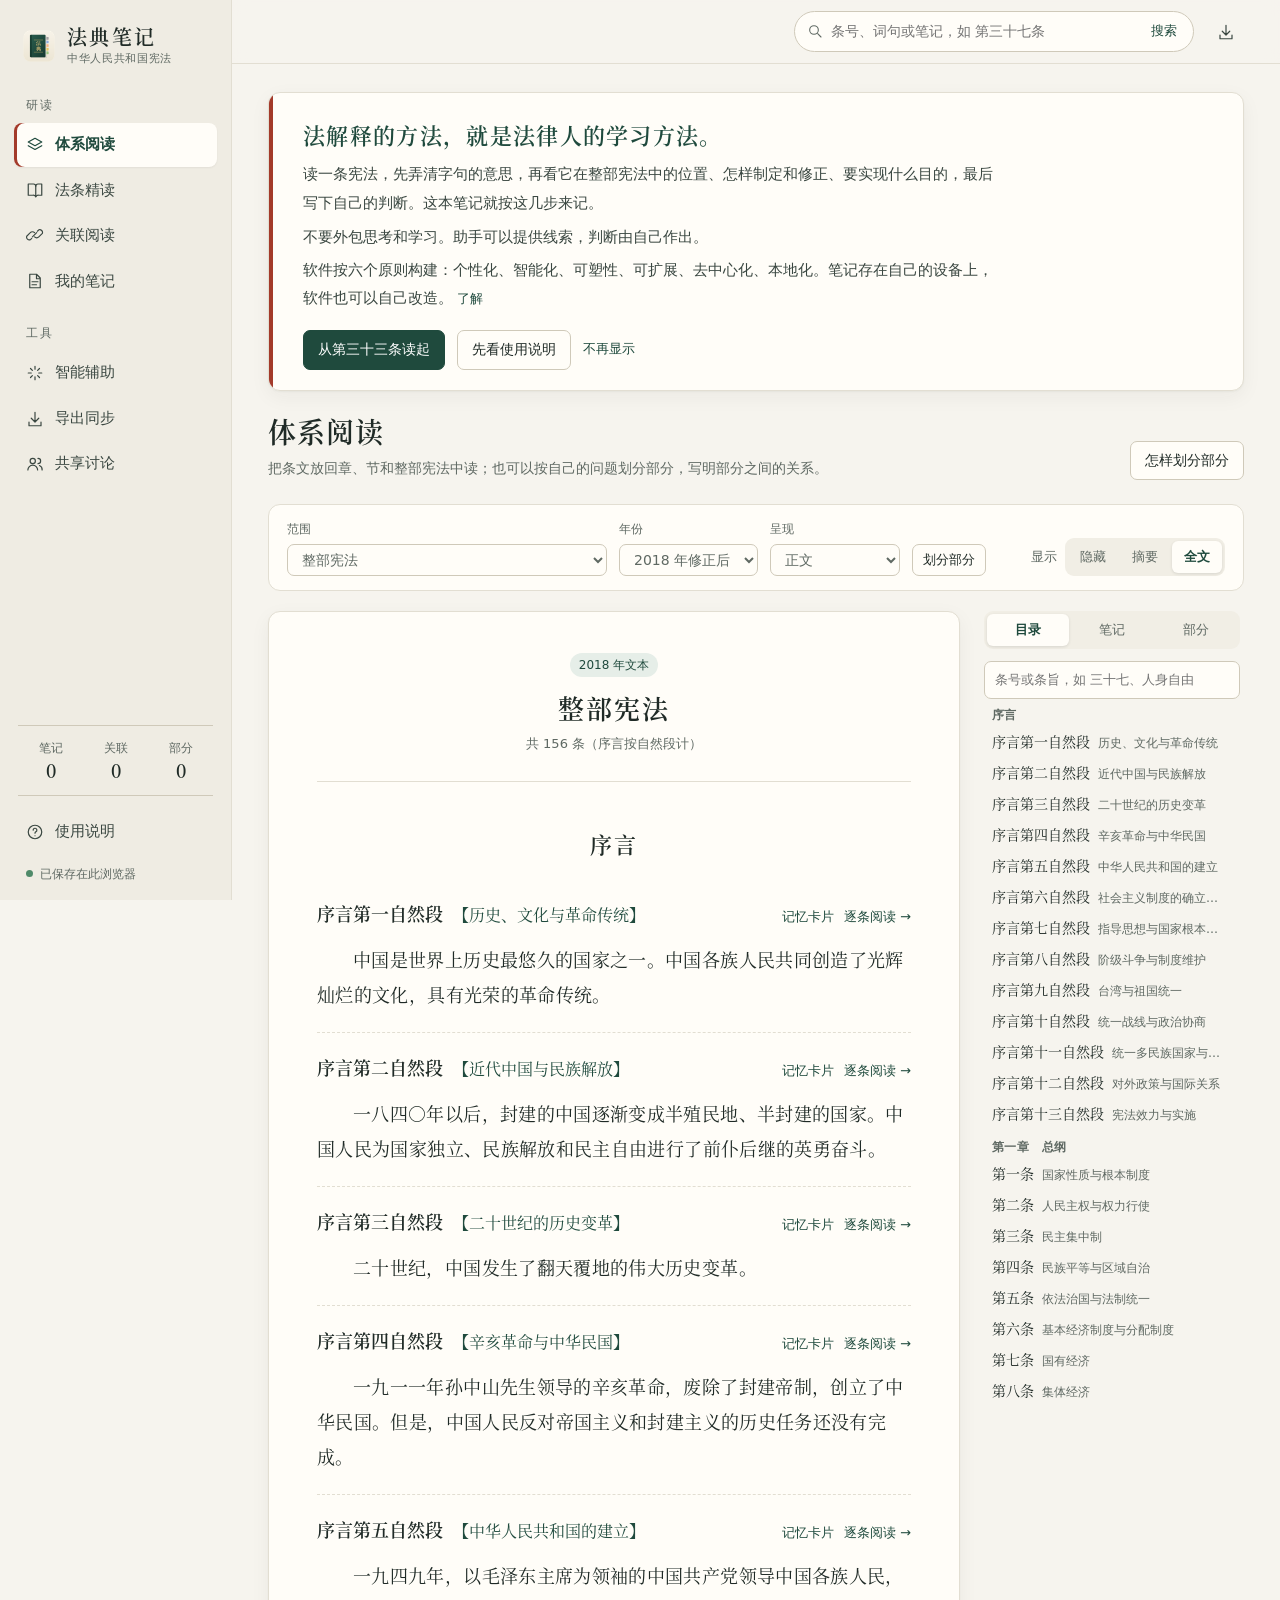
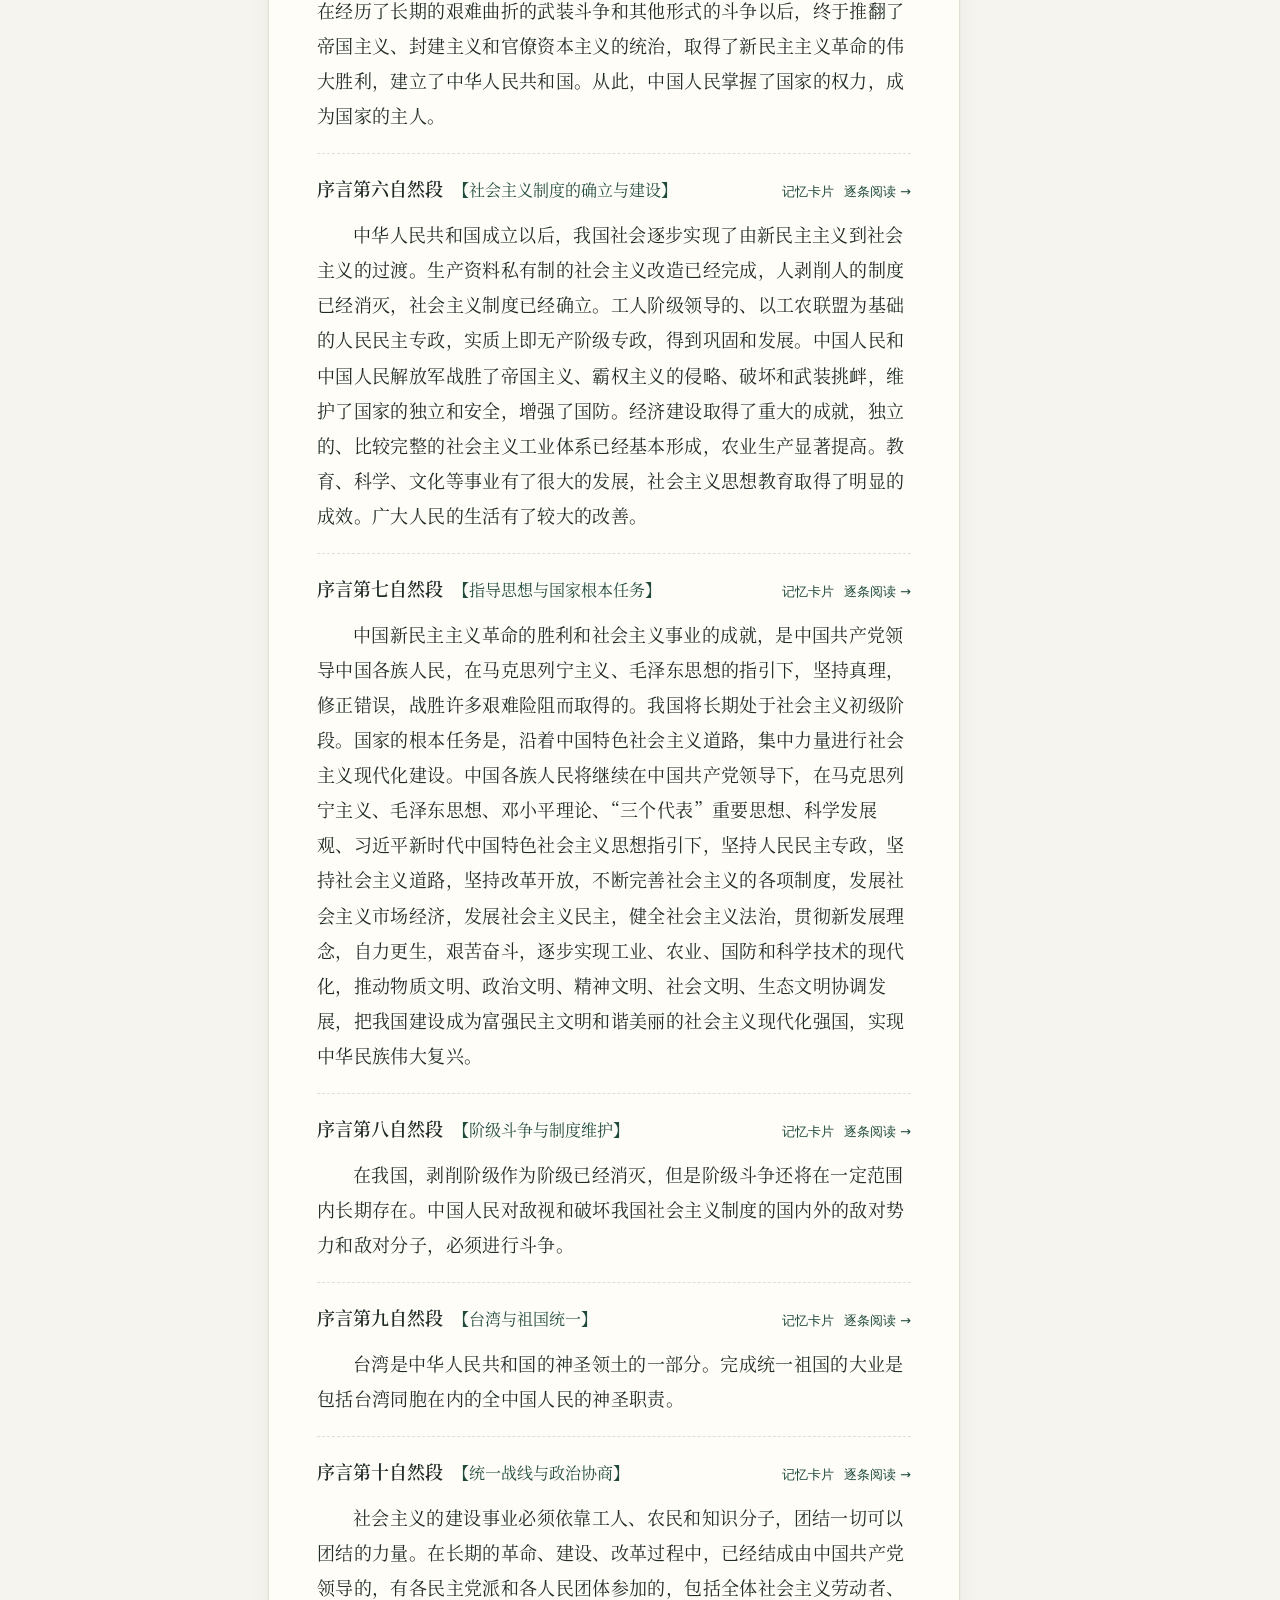
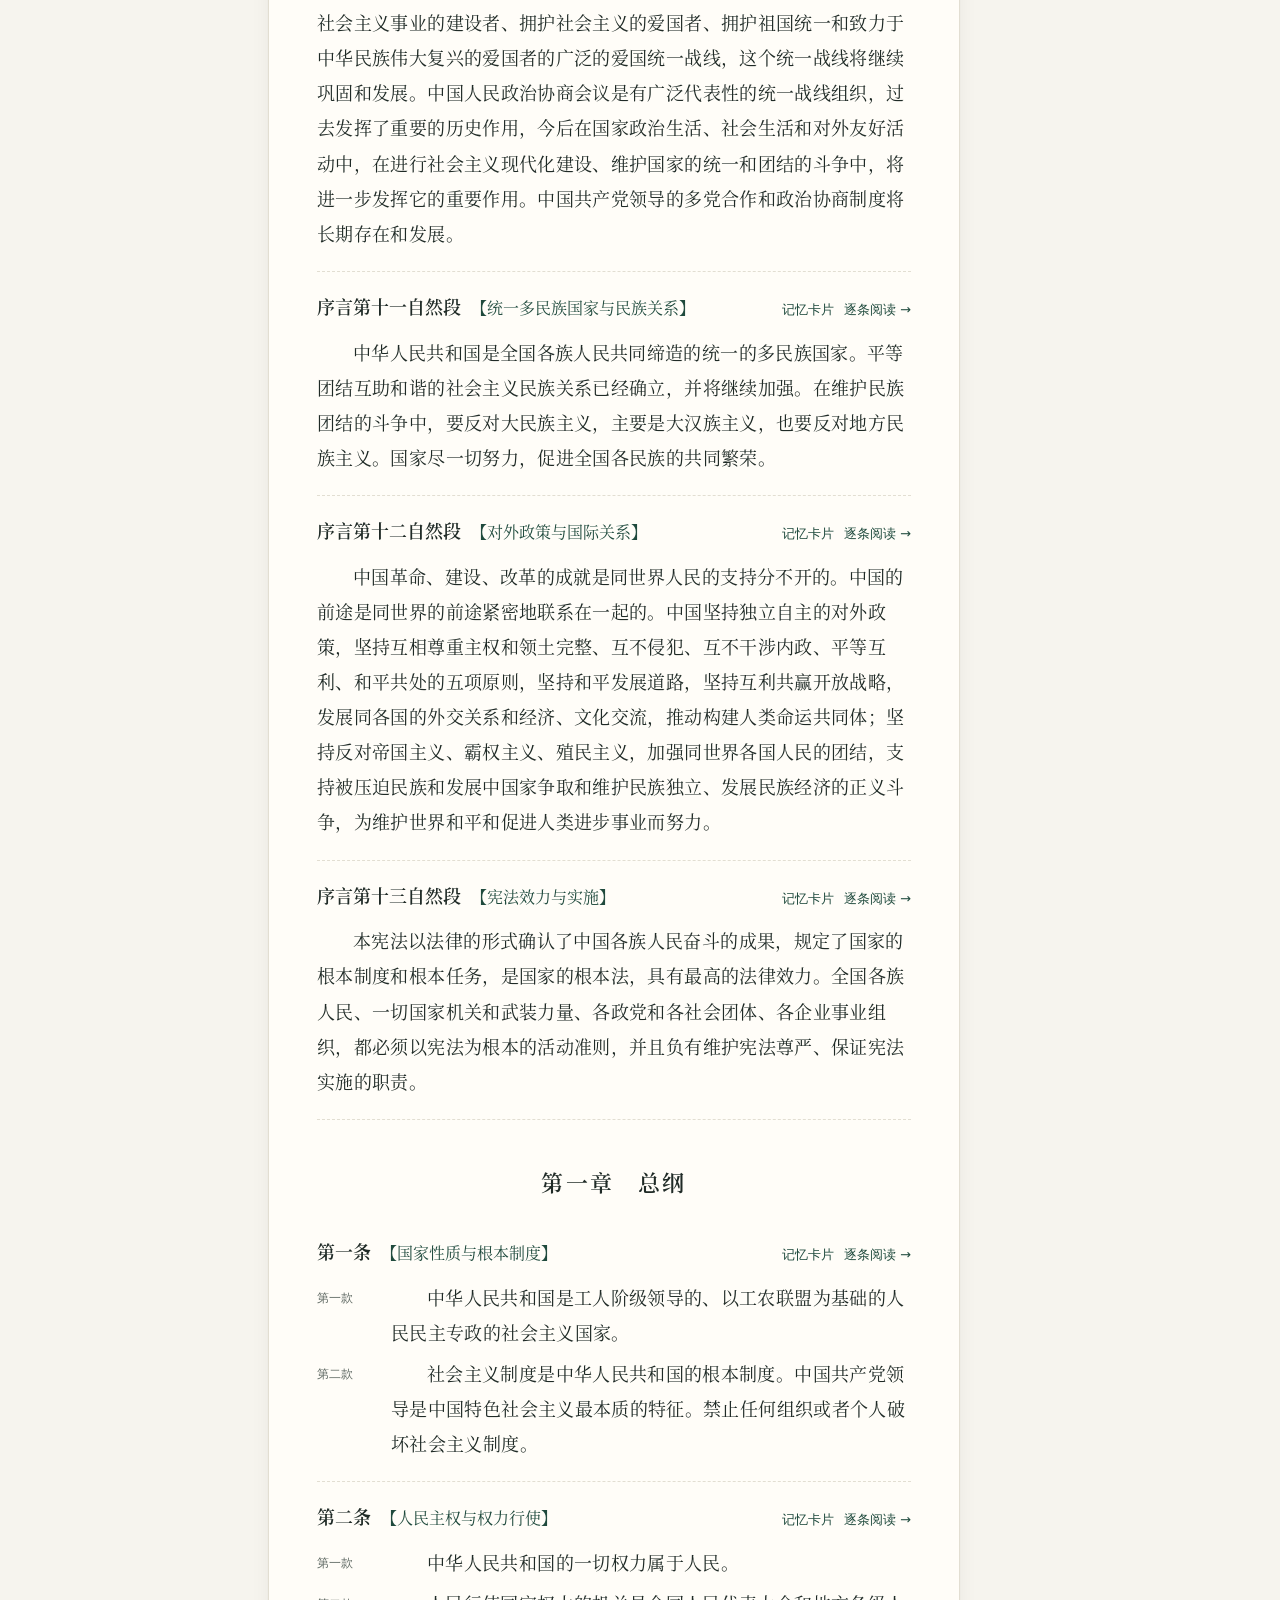
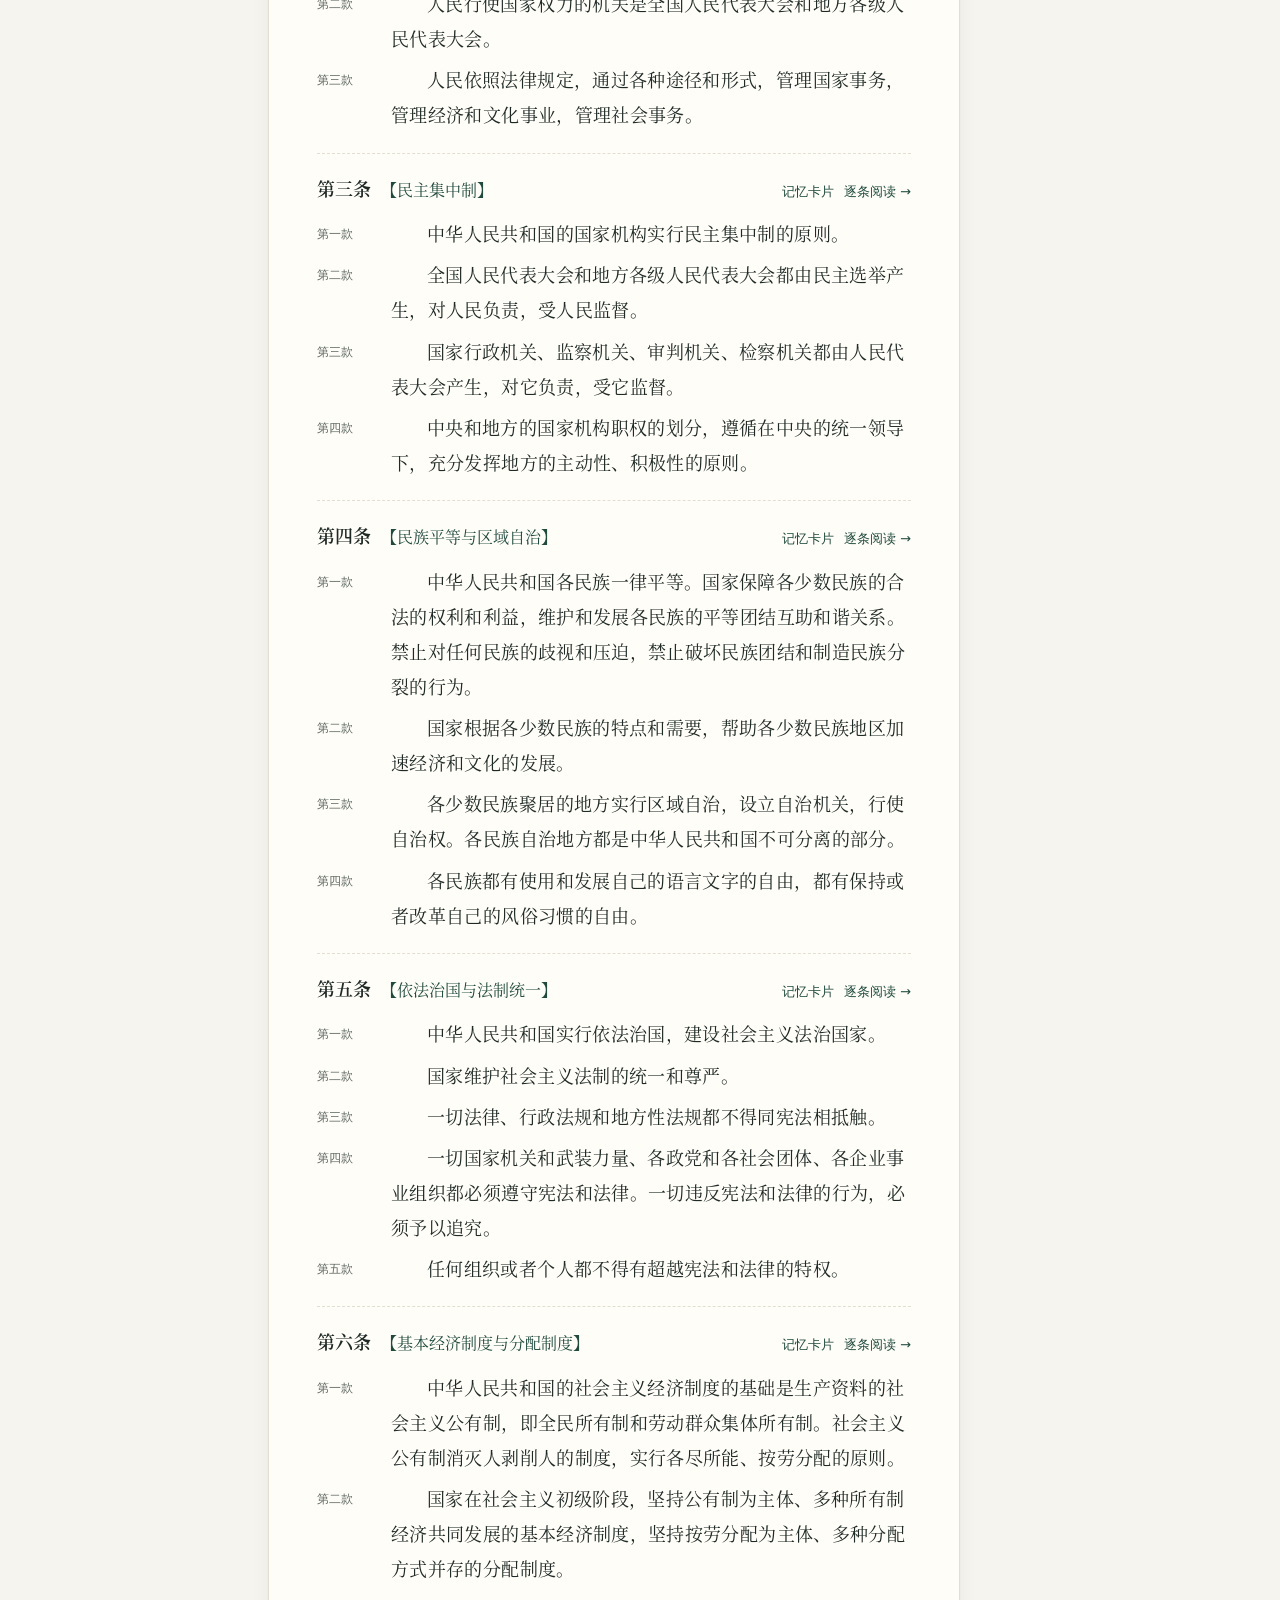
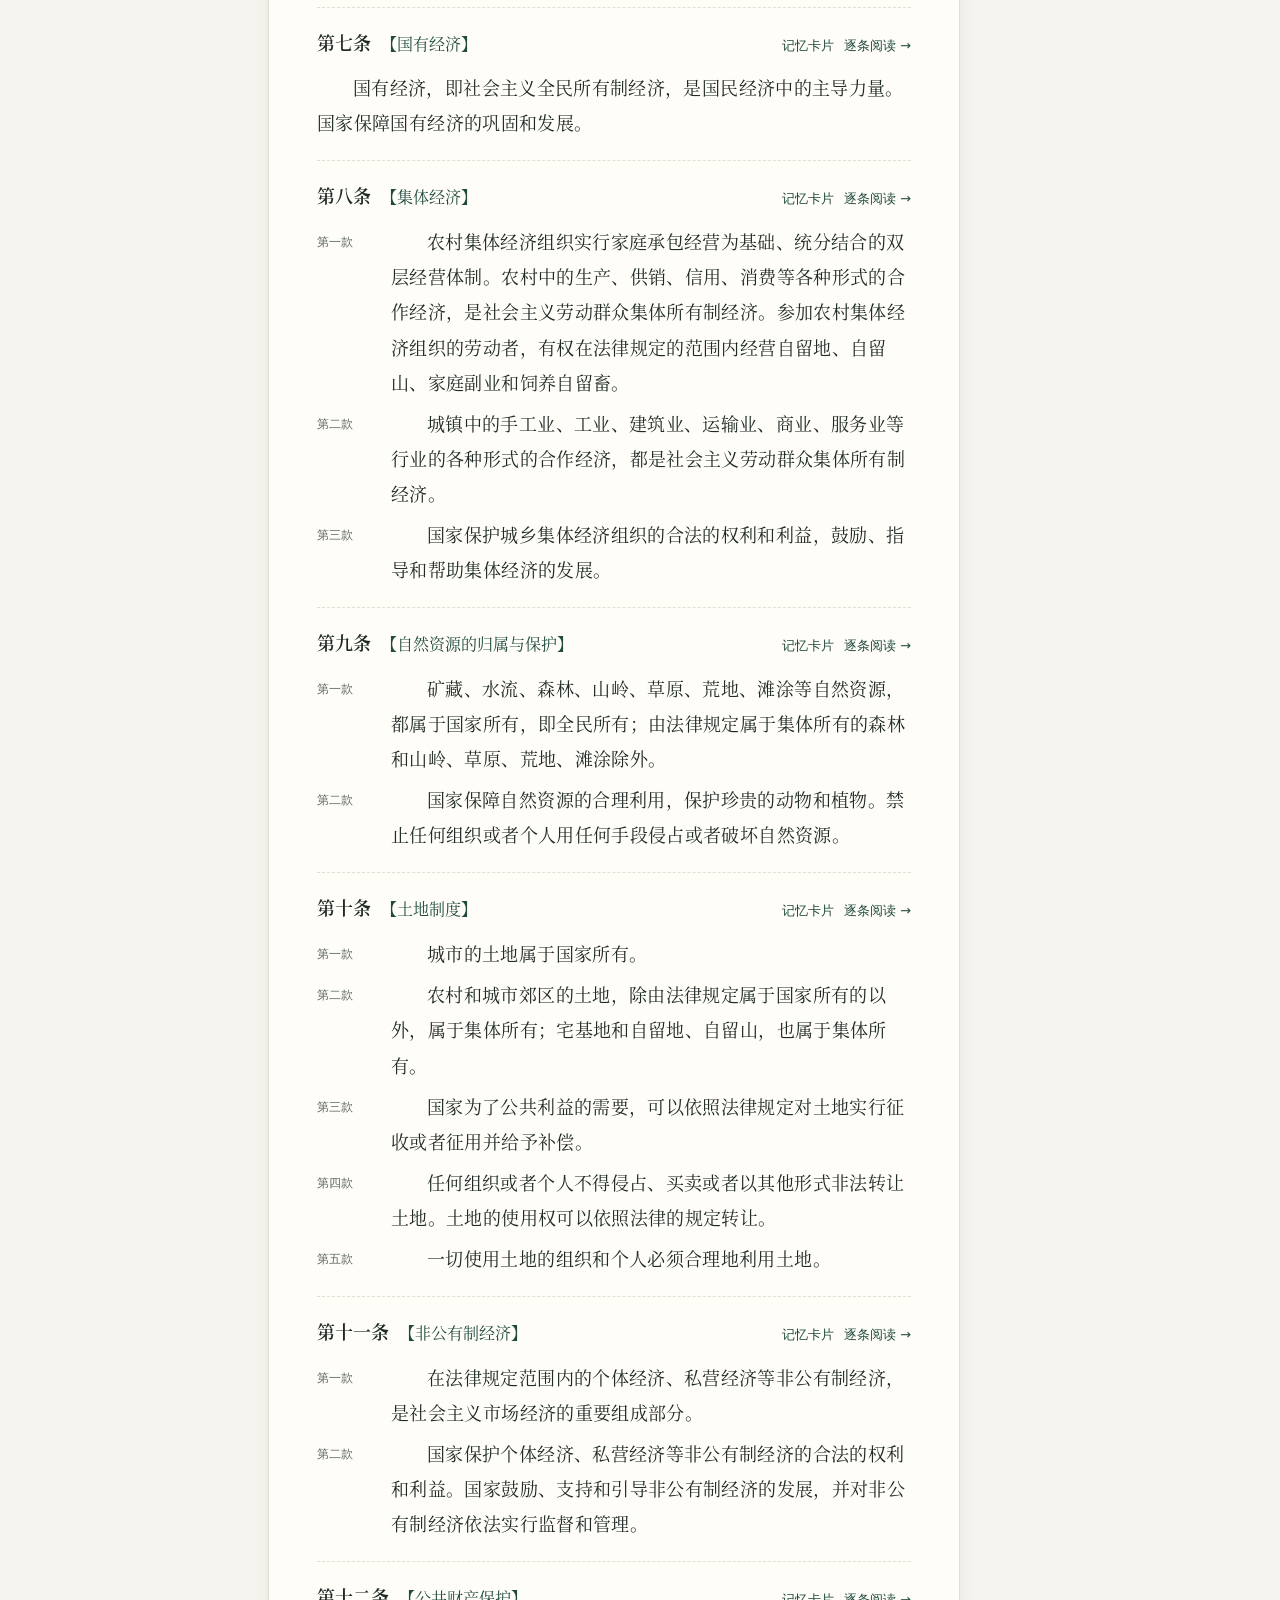
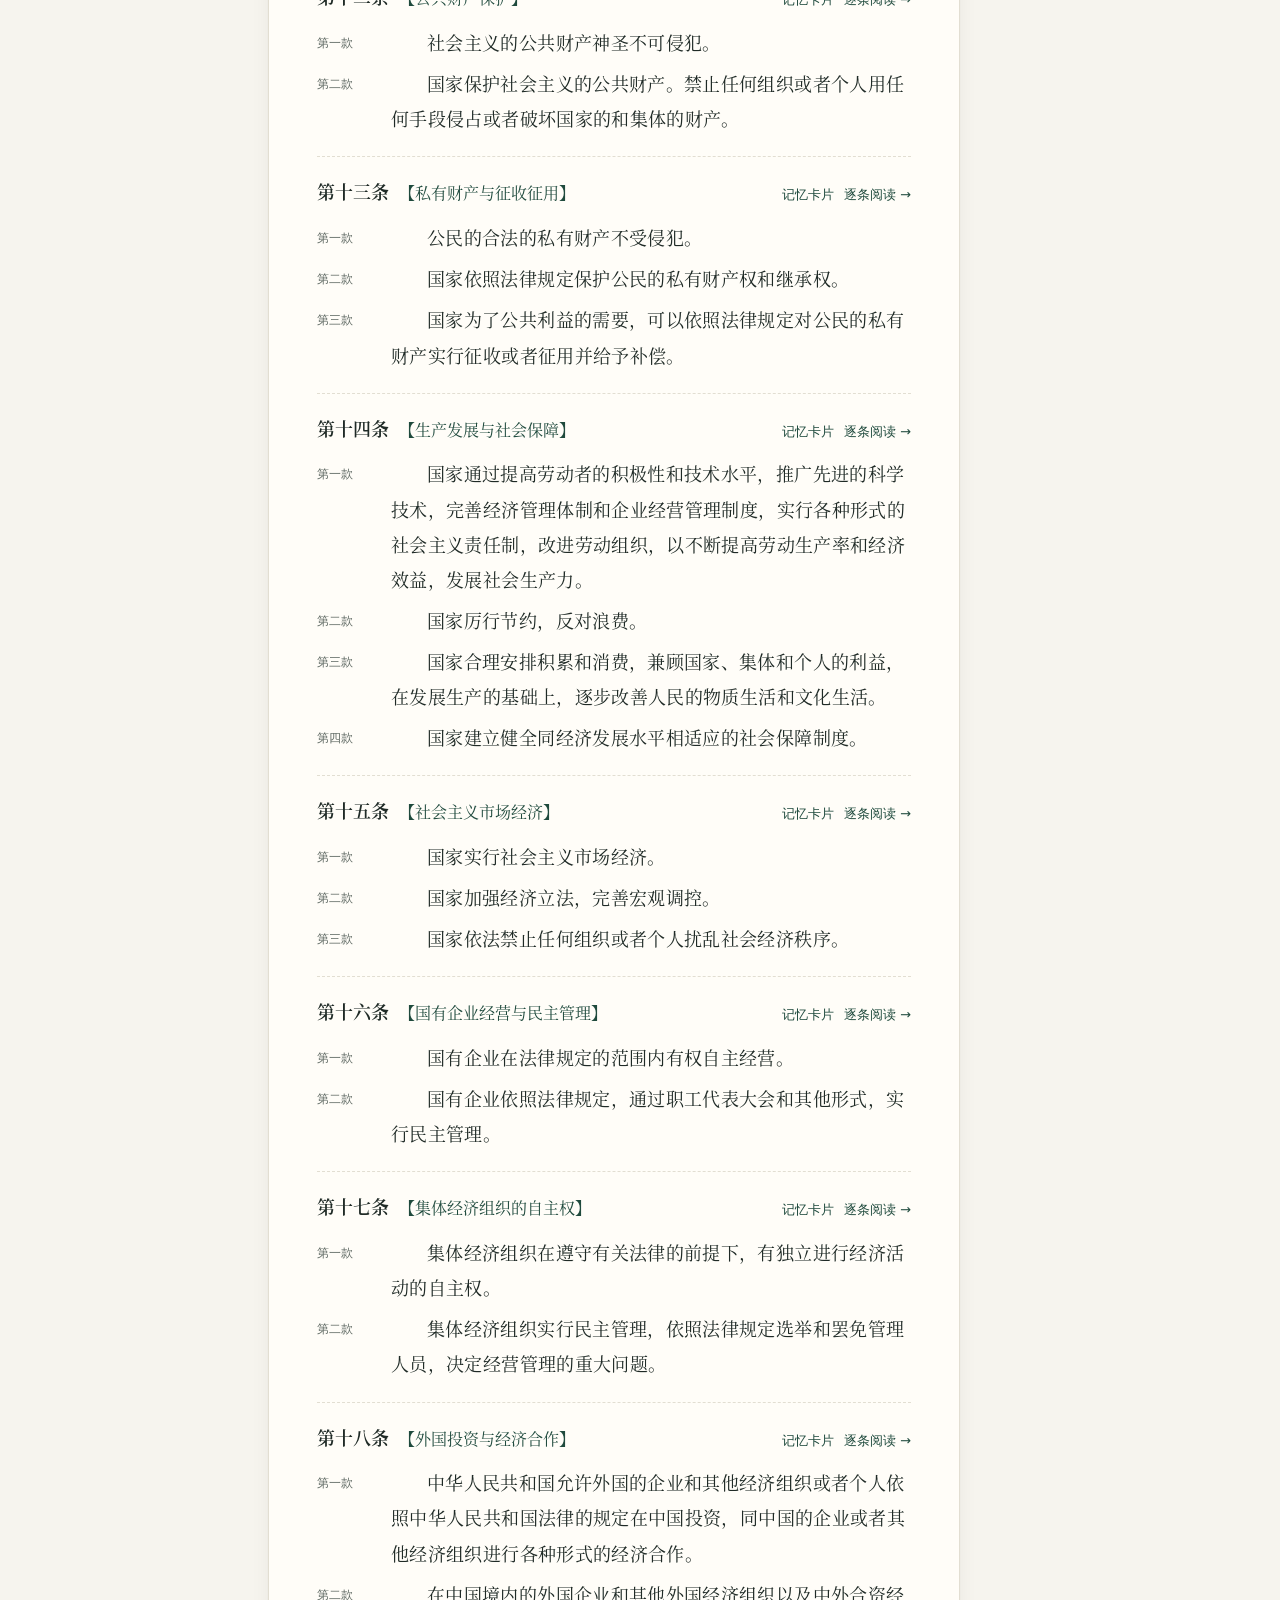
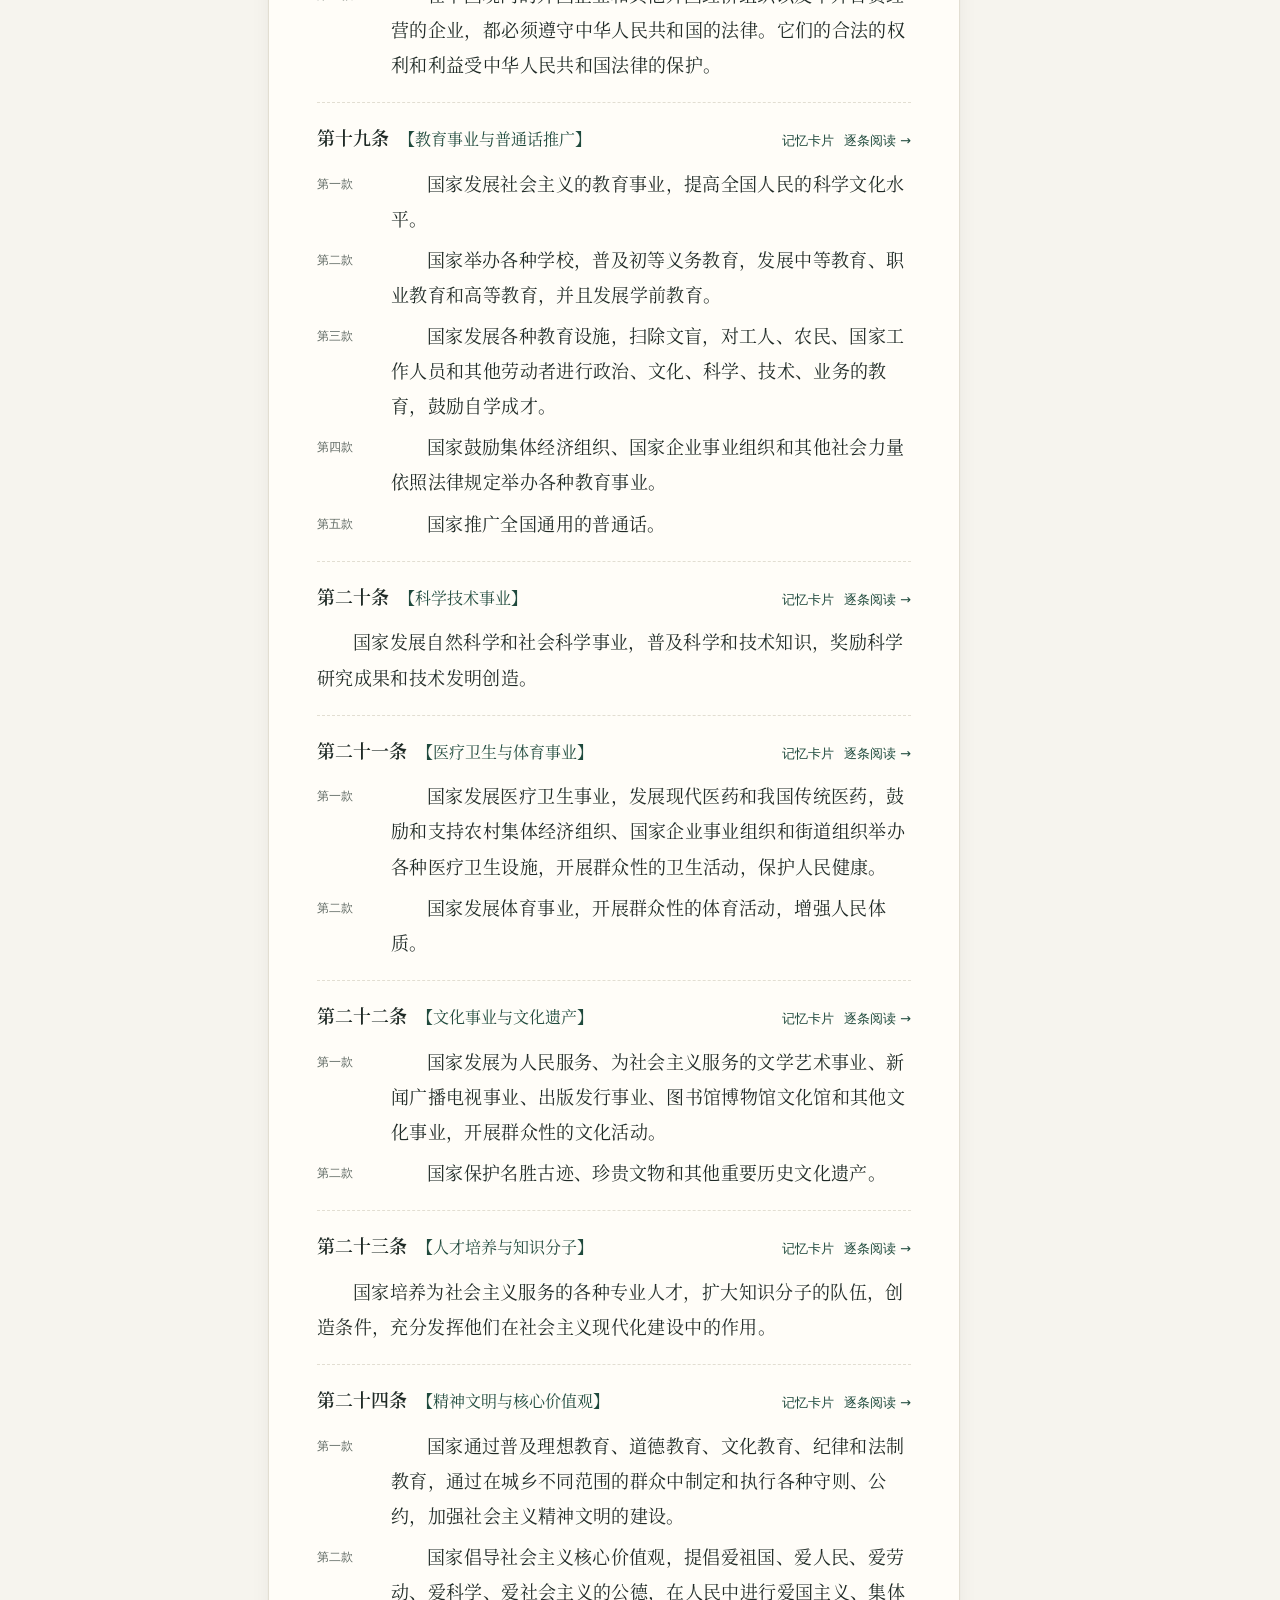
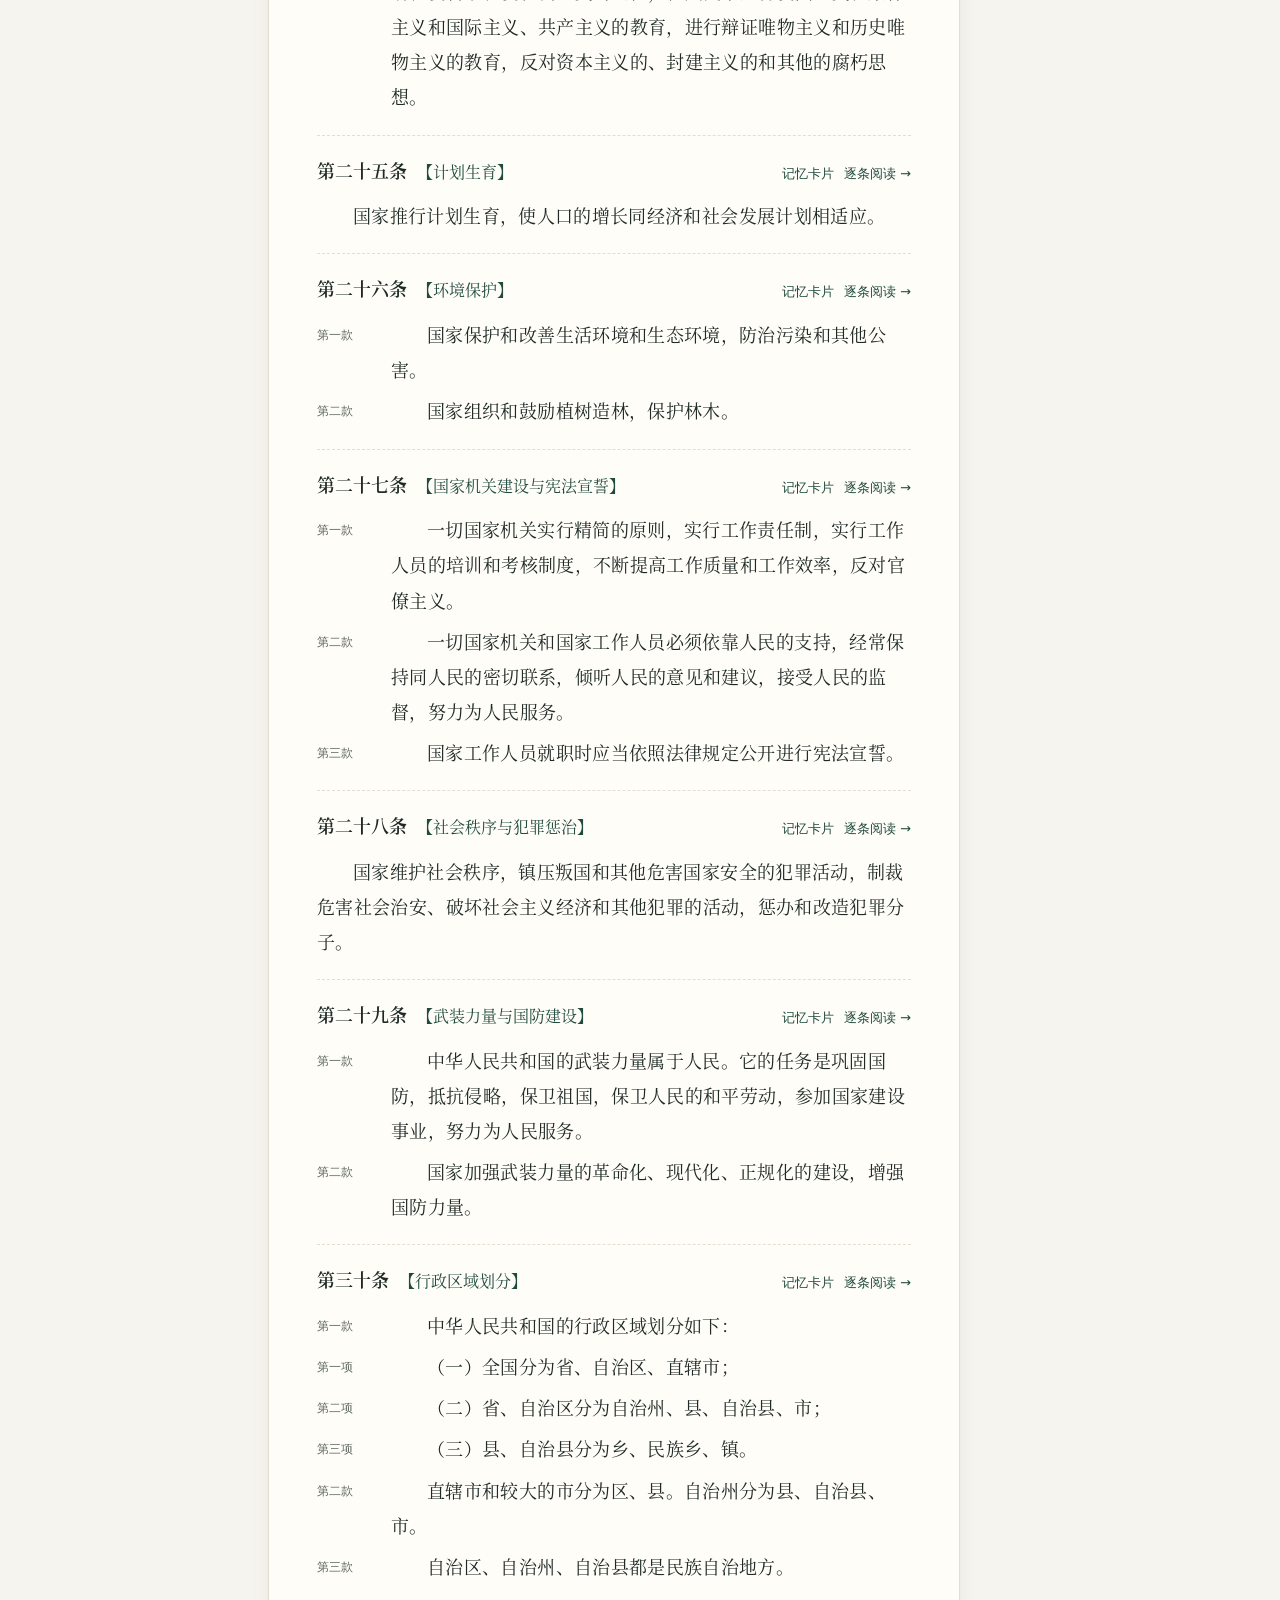
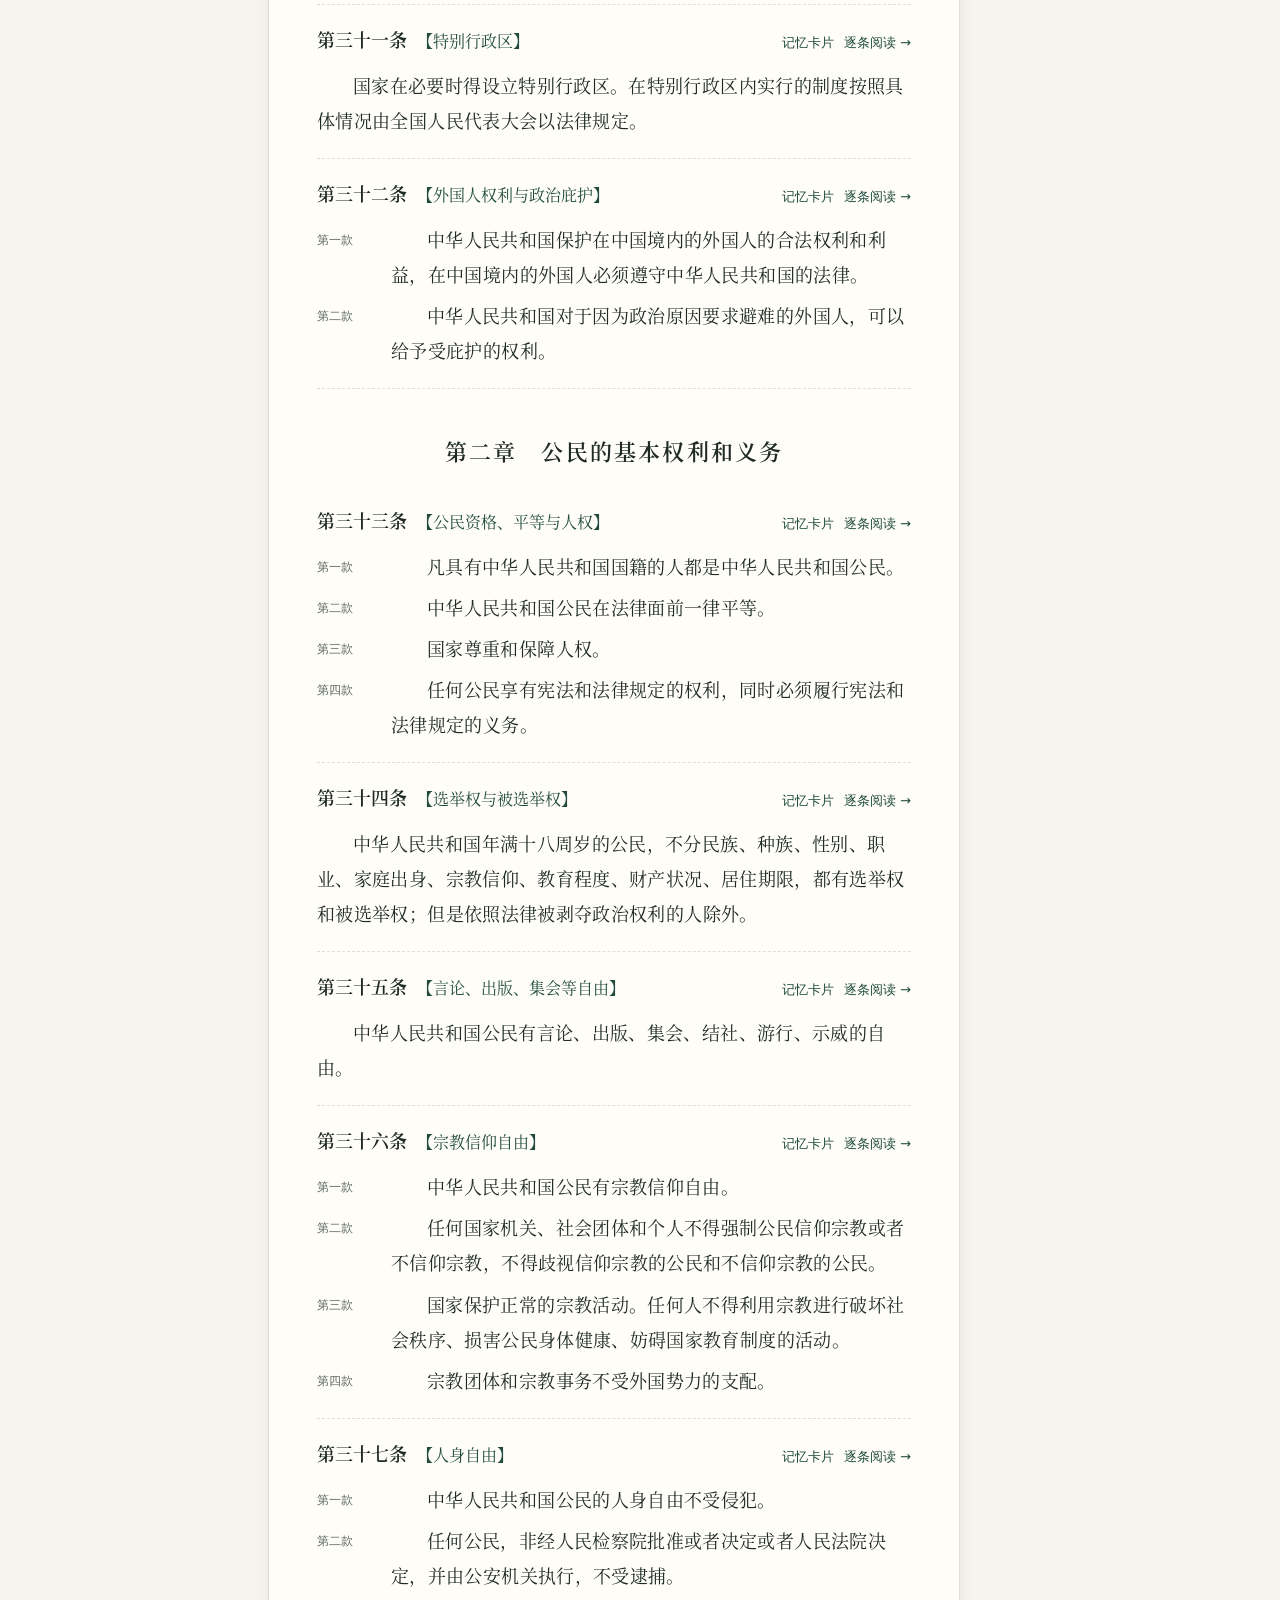
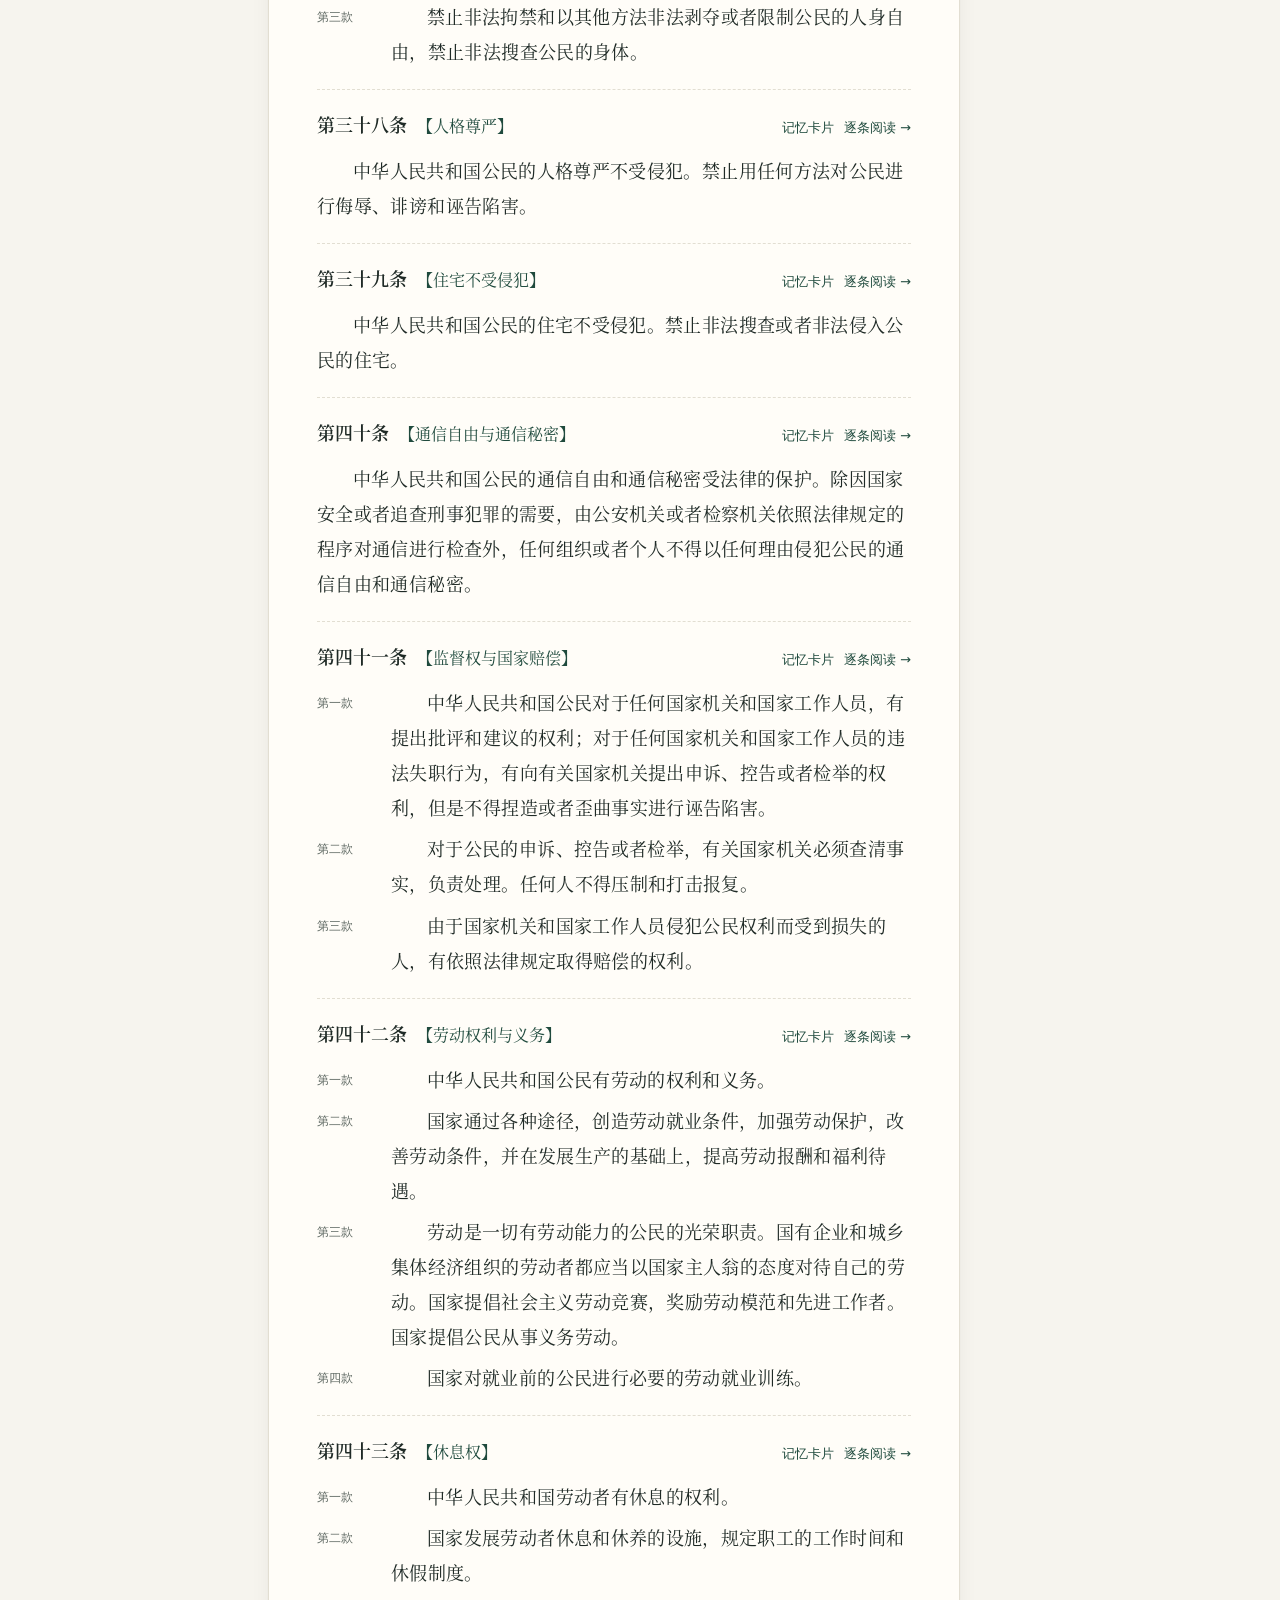
==== demo/index.html @ eb924634 "法典笔记 20261018-r3" ====
<!doctype html><html lang="zh-CN"><meta charset="utf-8"><meta name="viewport" content="width=device-width,initial-scale=1"><meta http-equiv="refresh" content="0;url=./法典笔记.html"><title>打开法典笔记</title><style>body{max-width:640px;margin:80px auto;padding:24px;background:#f6f4ee;color:#1f4a3d;font:18px/1.8 sans-serif}a{color:inherit}</style><h1>法典笔记</h1><p><a href="./法典笔记.html">点击进入个人法典笔记</a></p><p>如内置浏览器不支持直接打开本地文件，请双击 demo 文件夹中的「打开演示.command」，通过本机网址进入。</p></html>
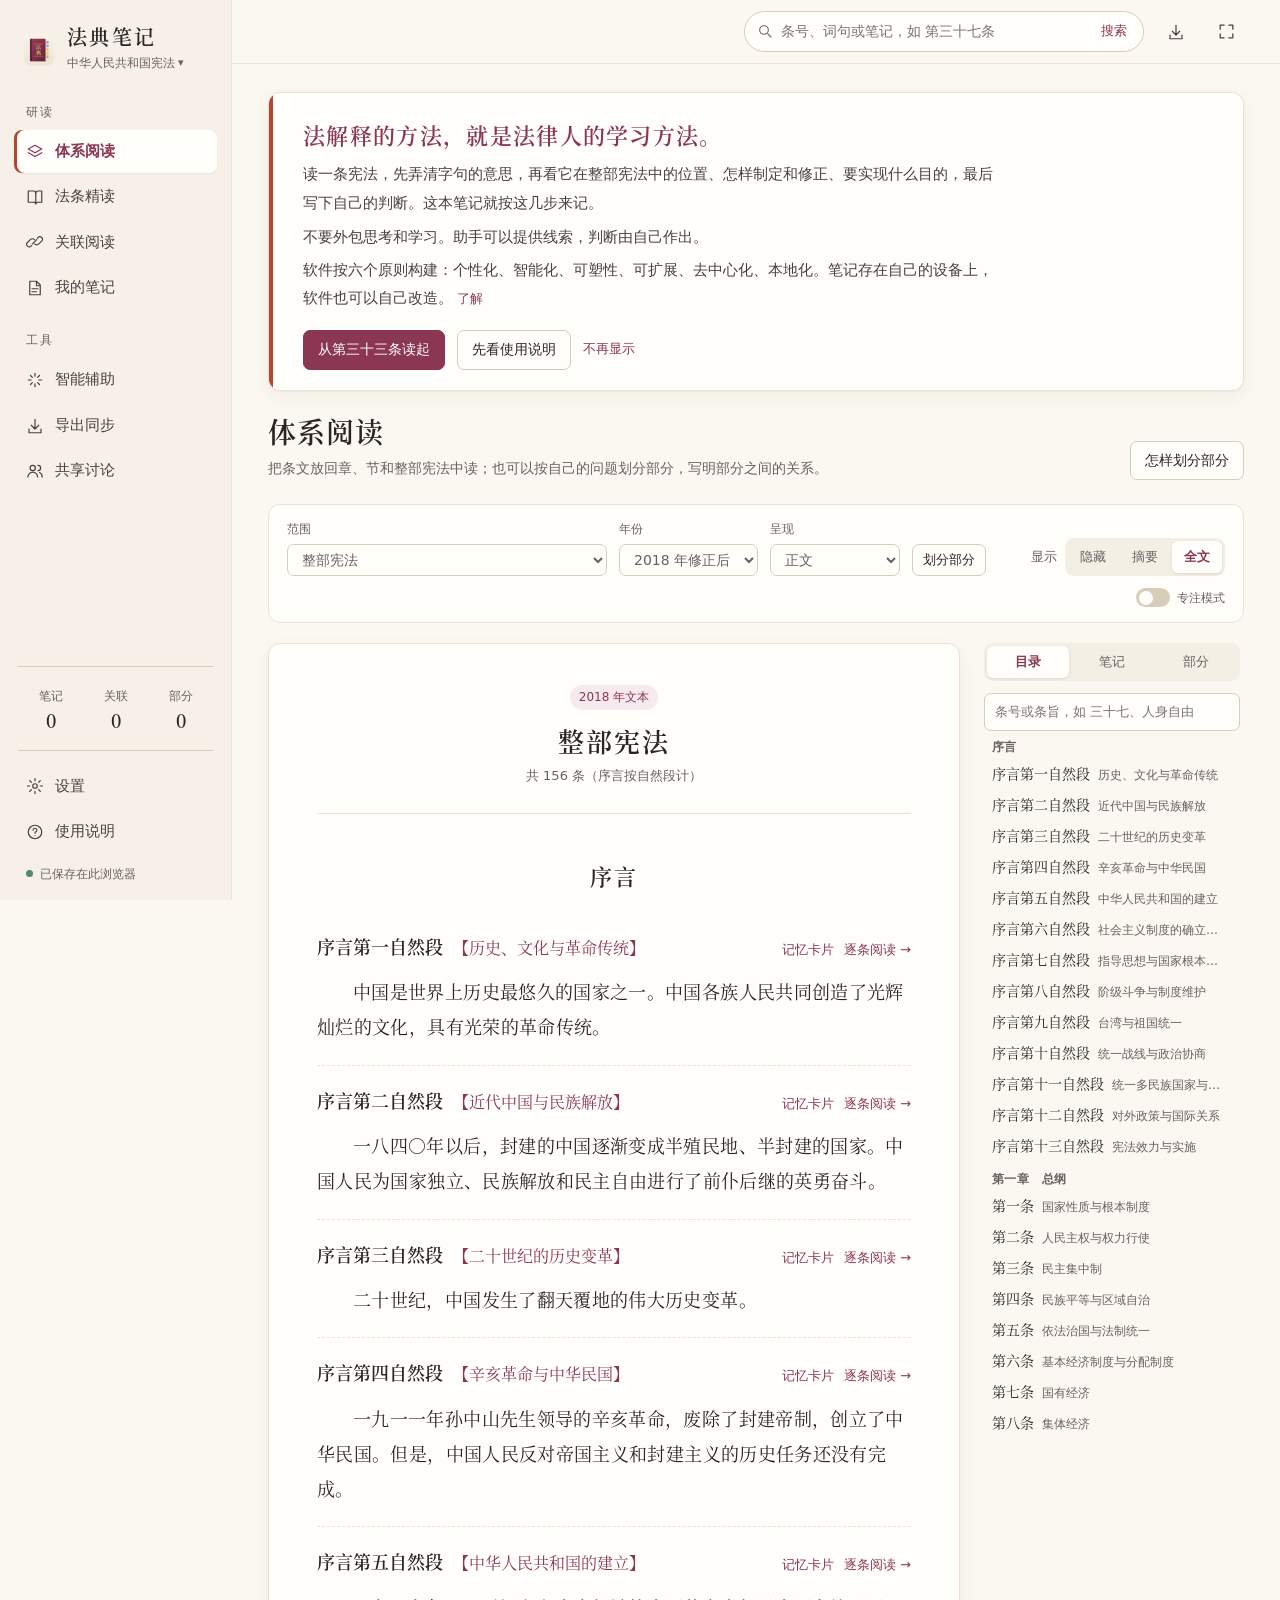
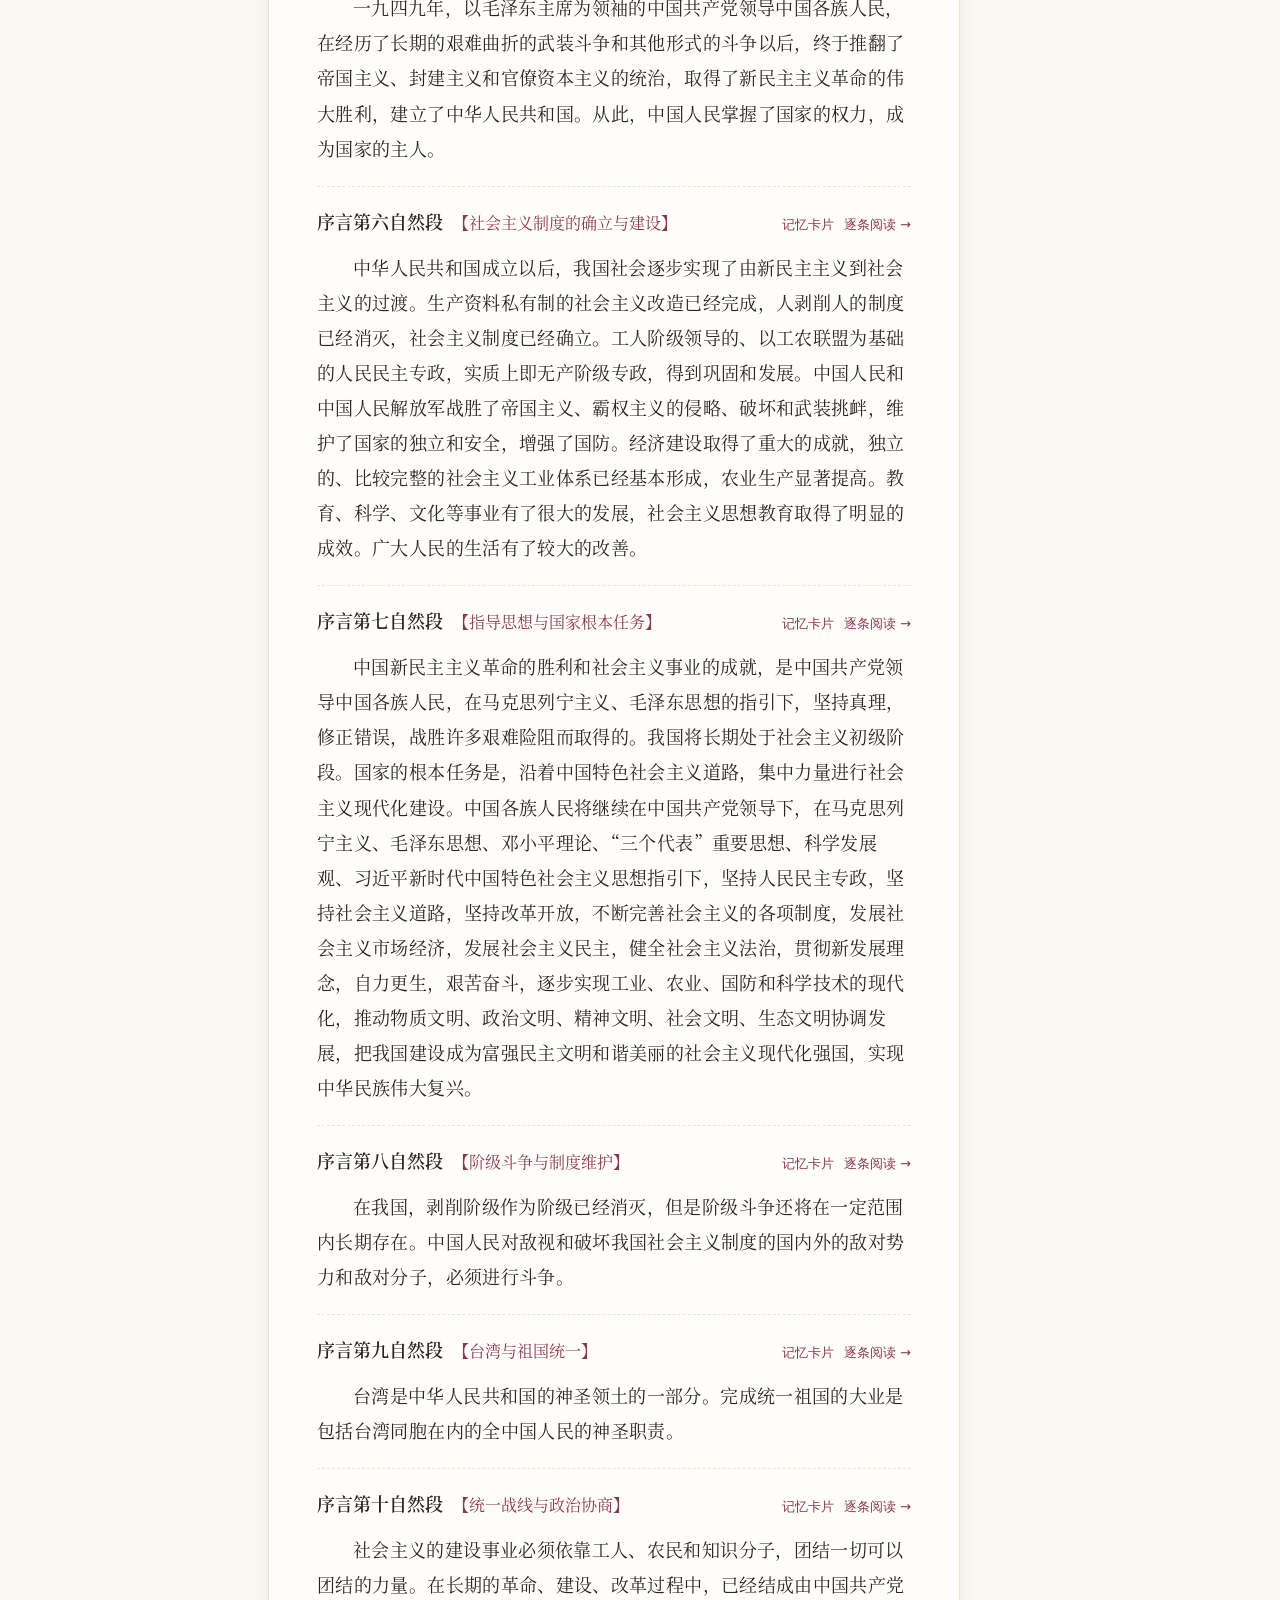
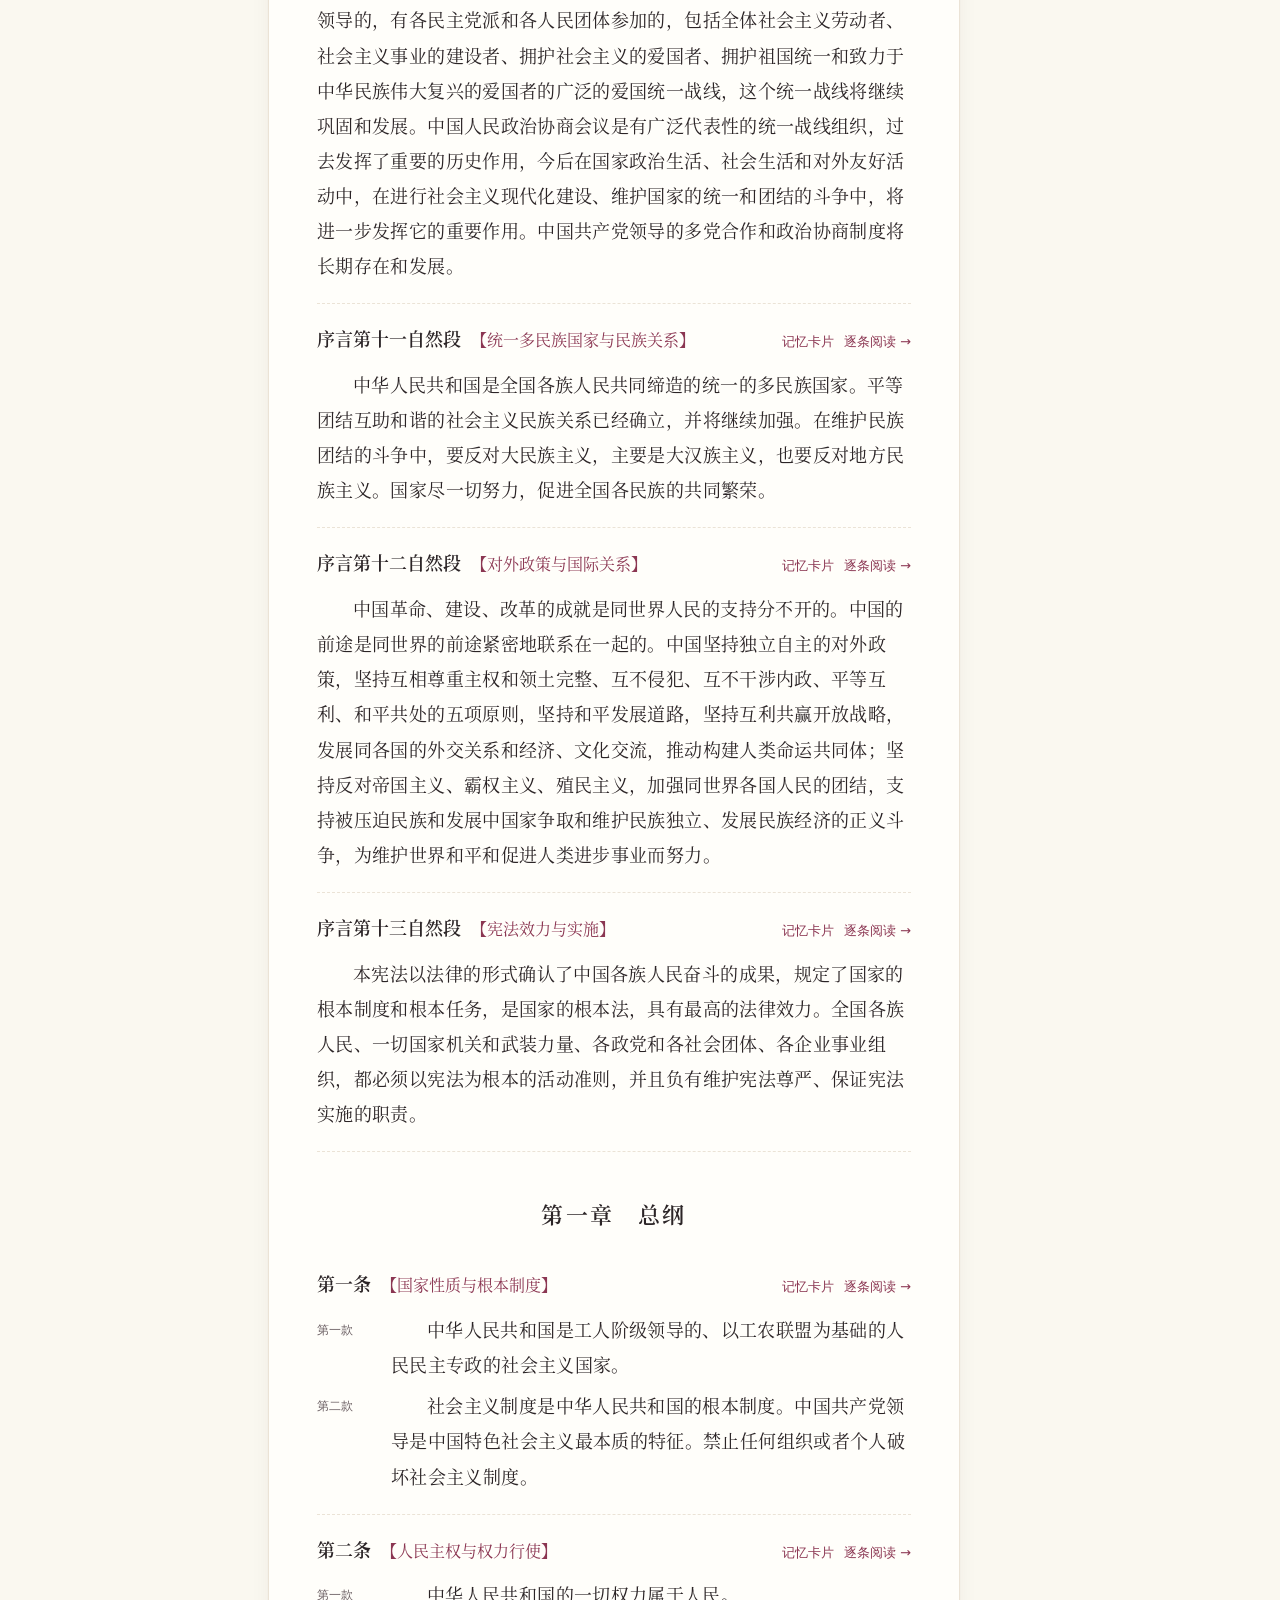
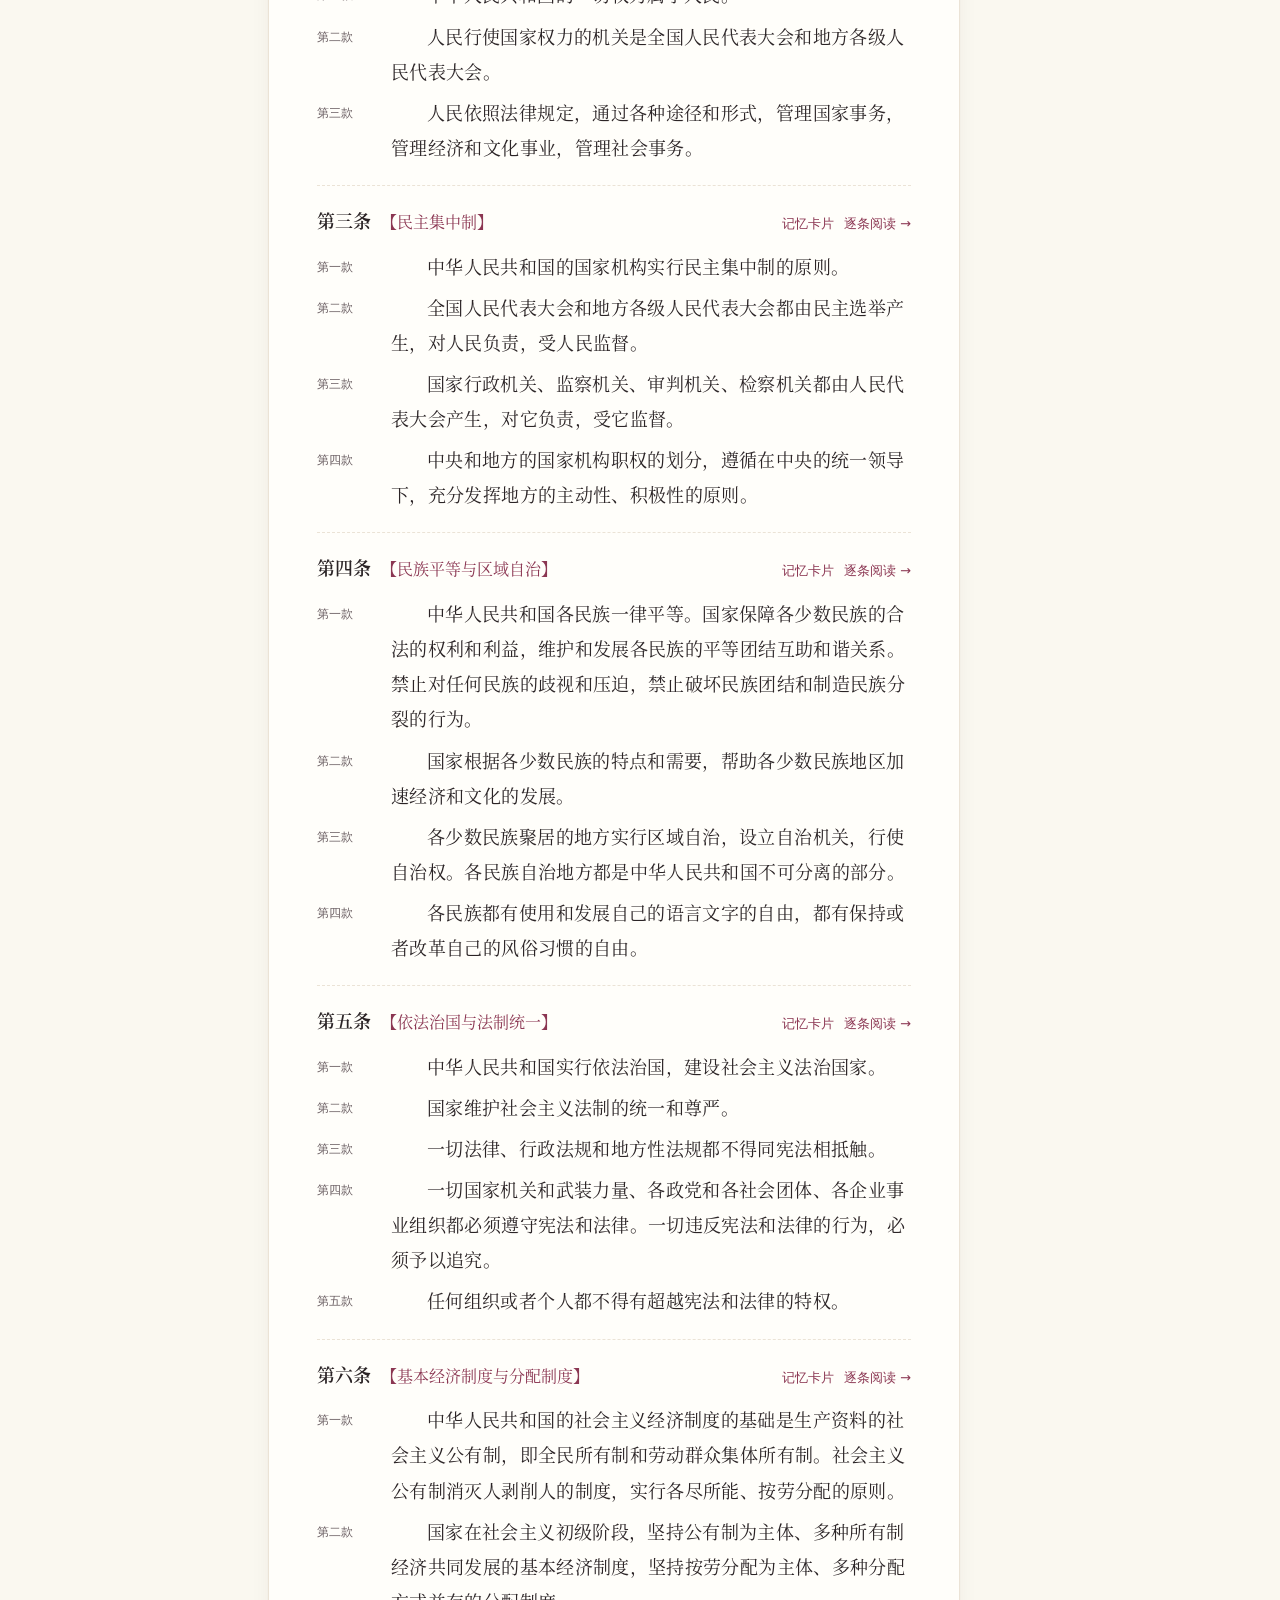
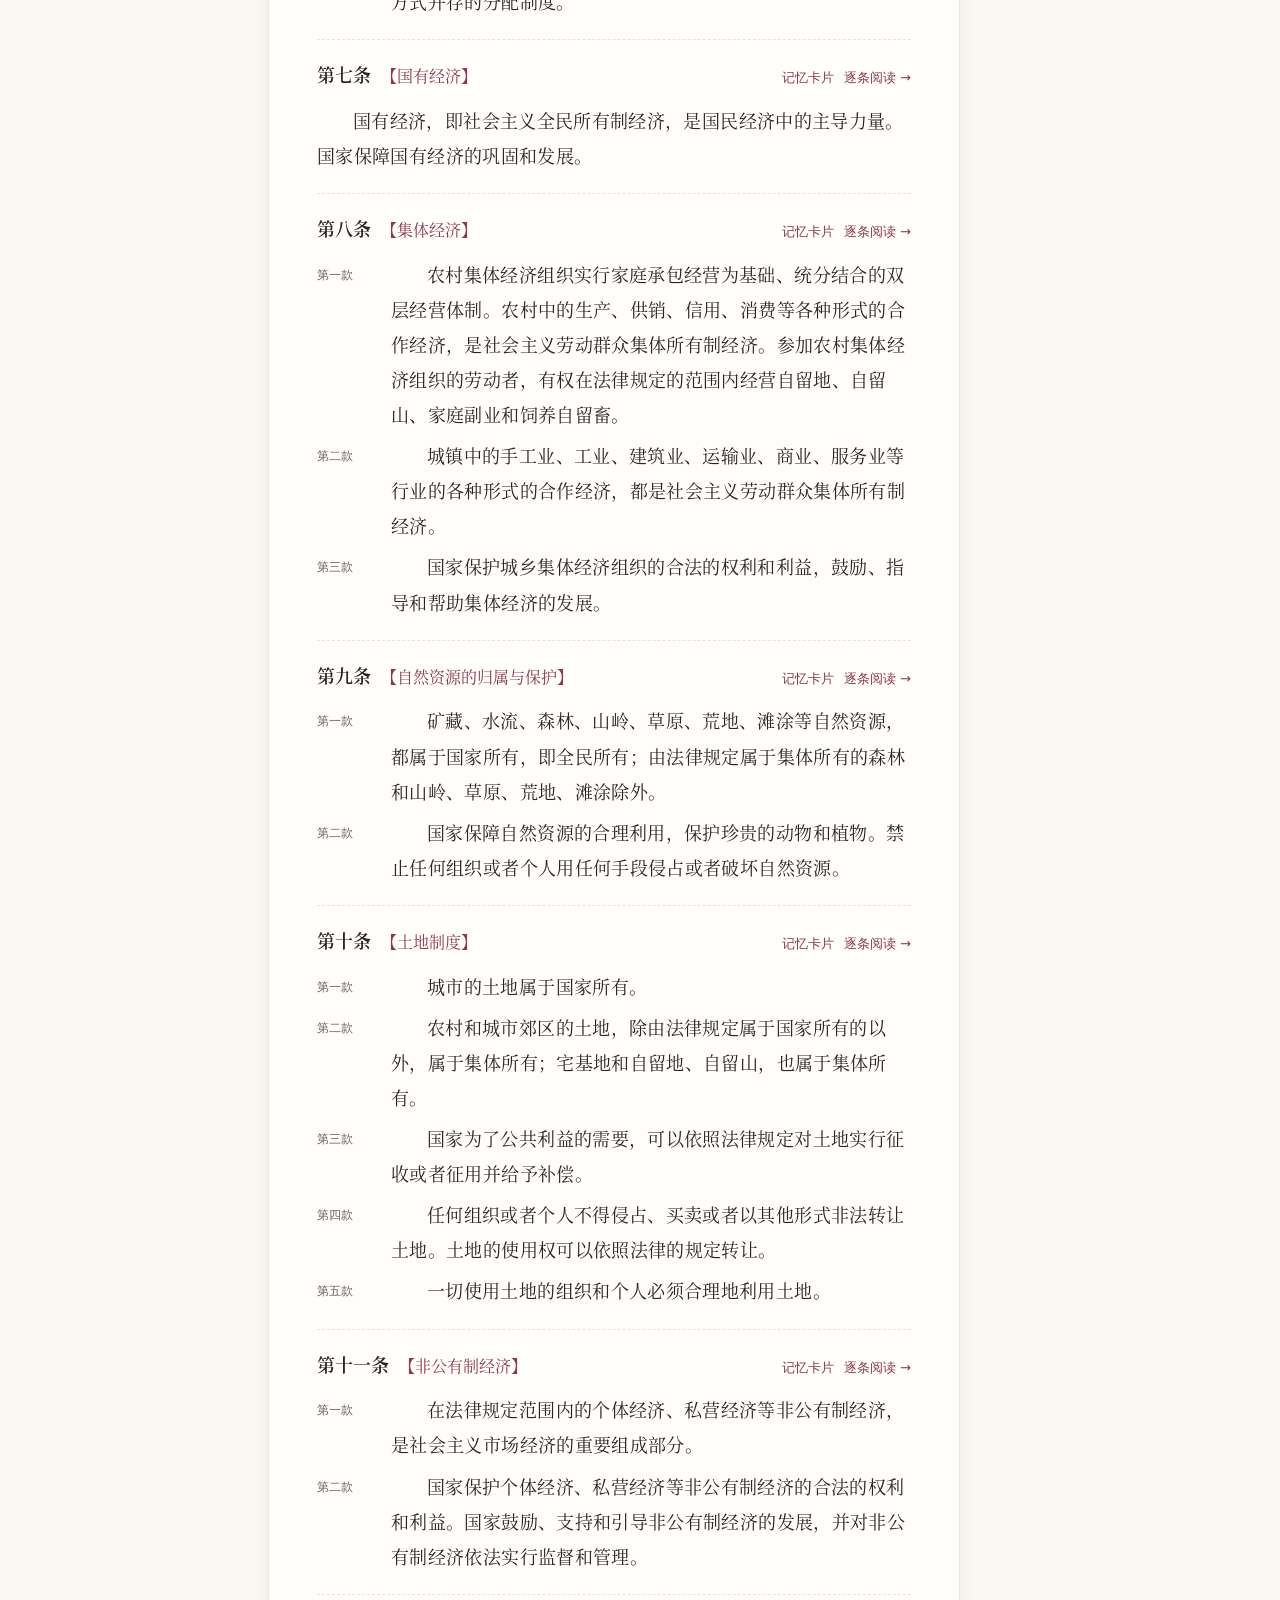
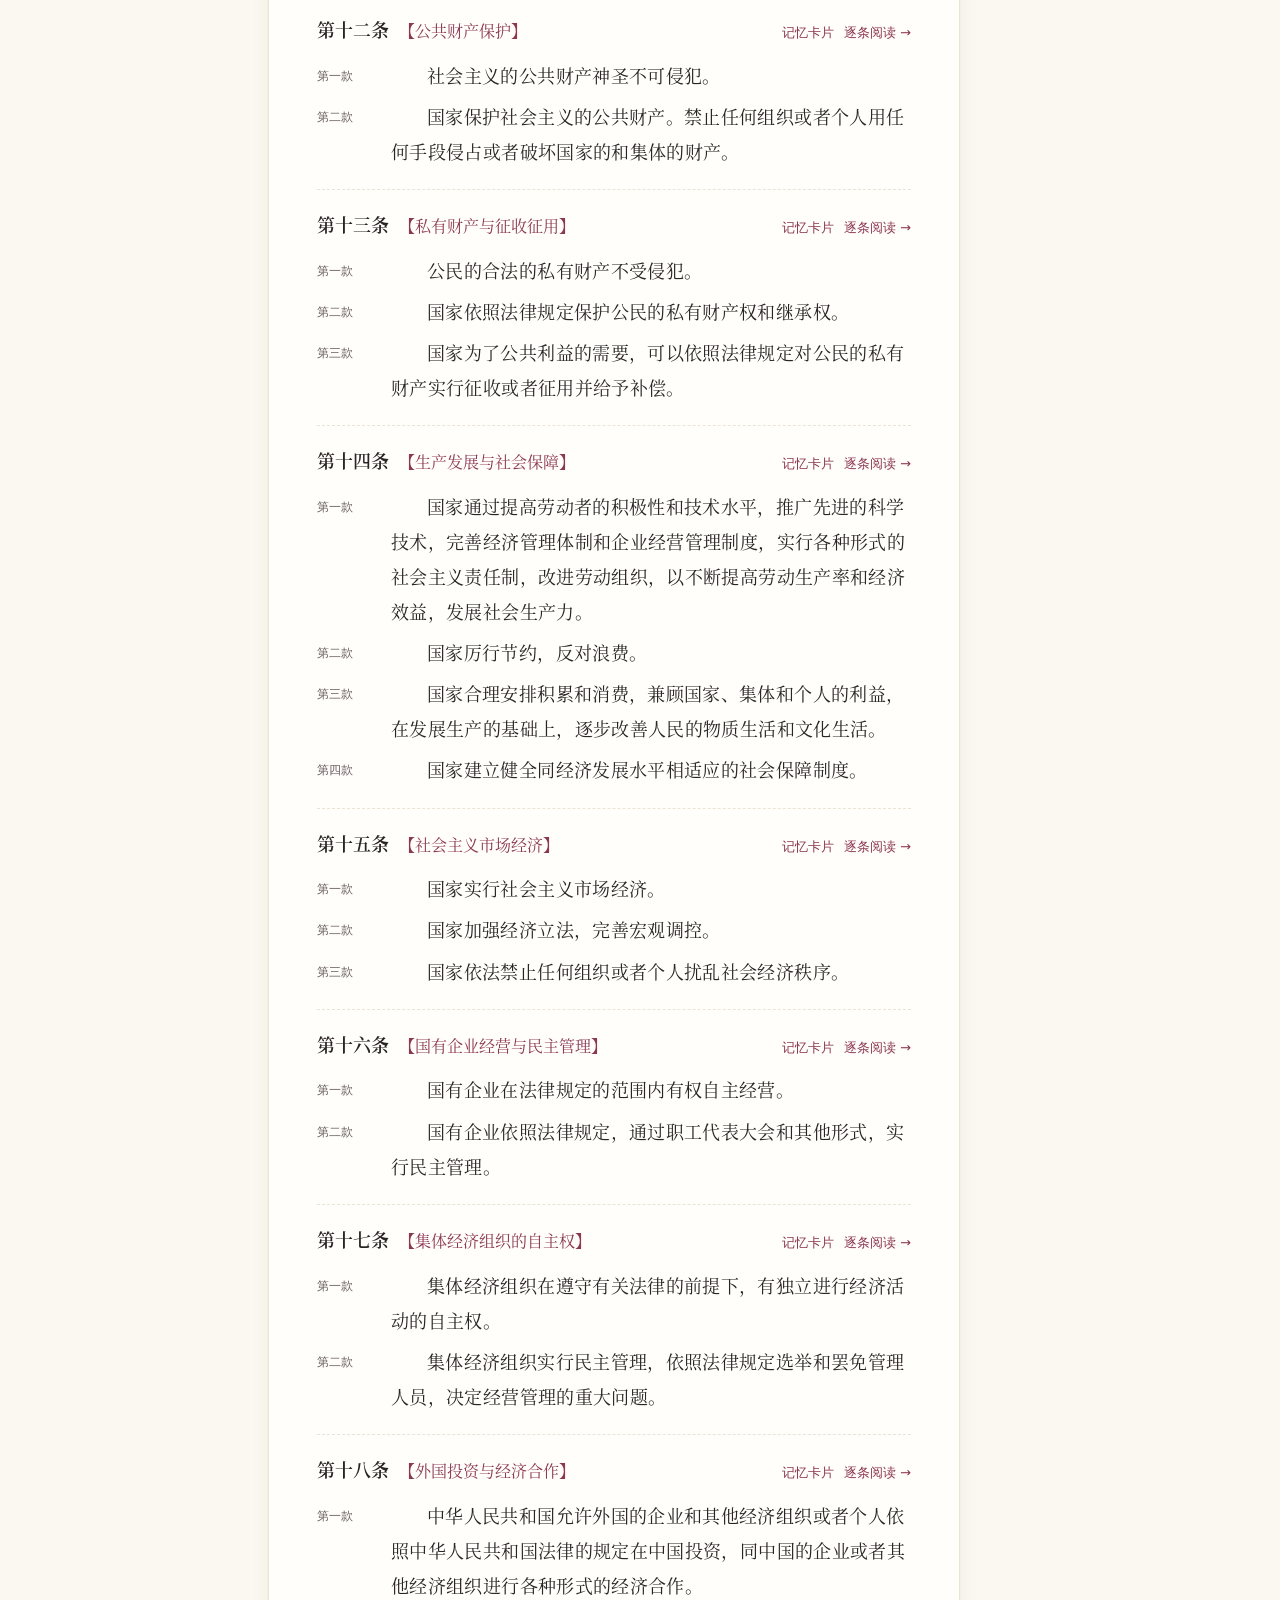
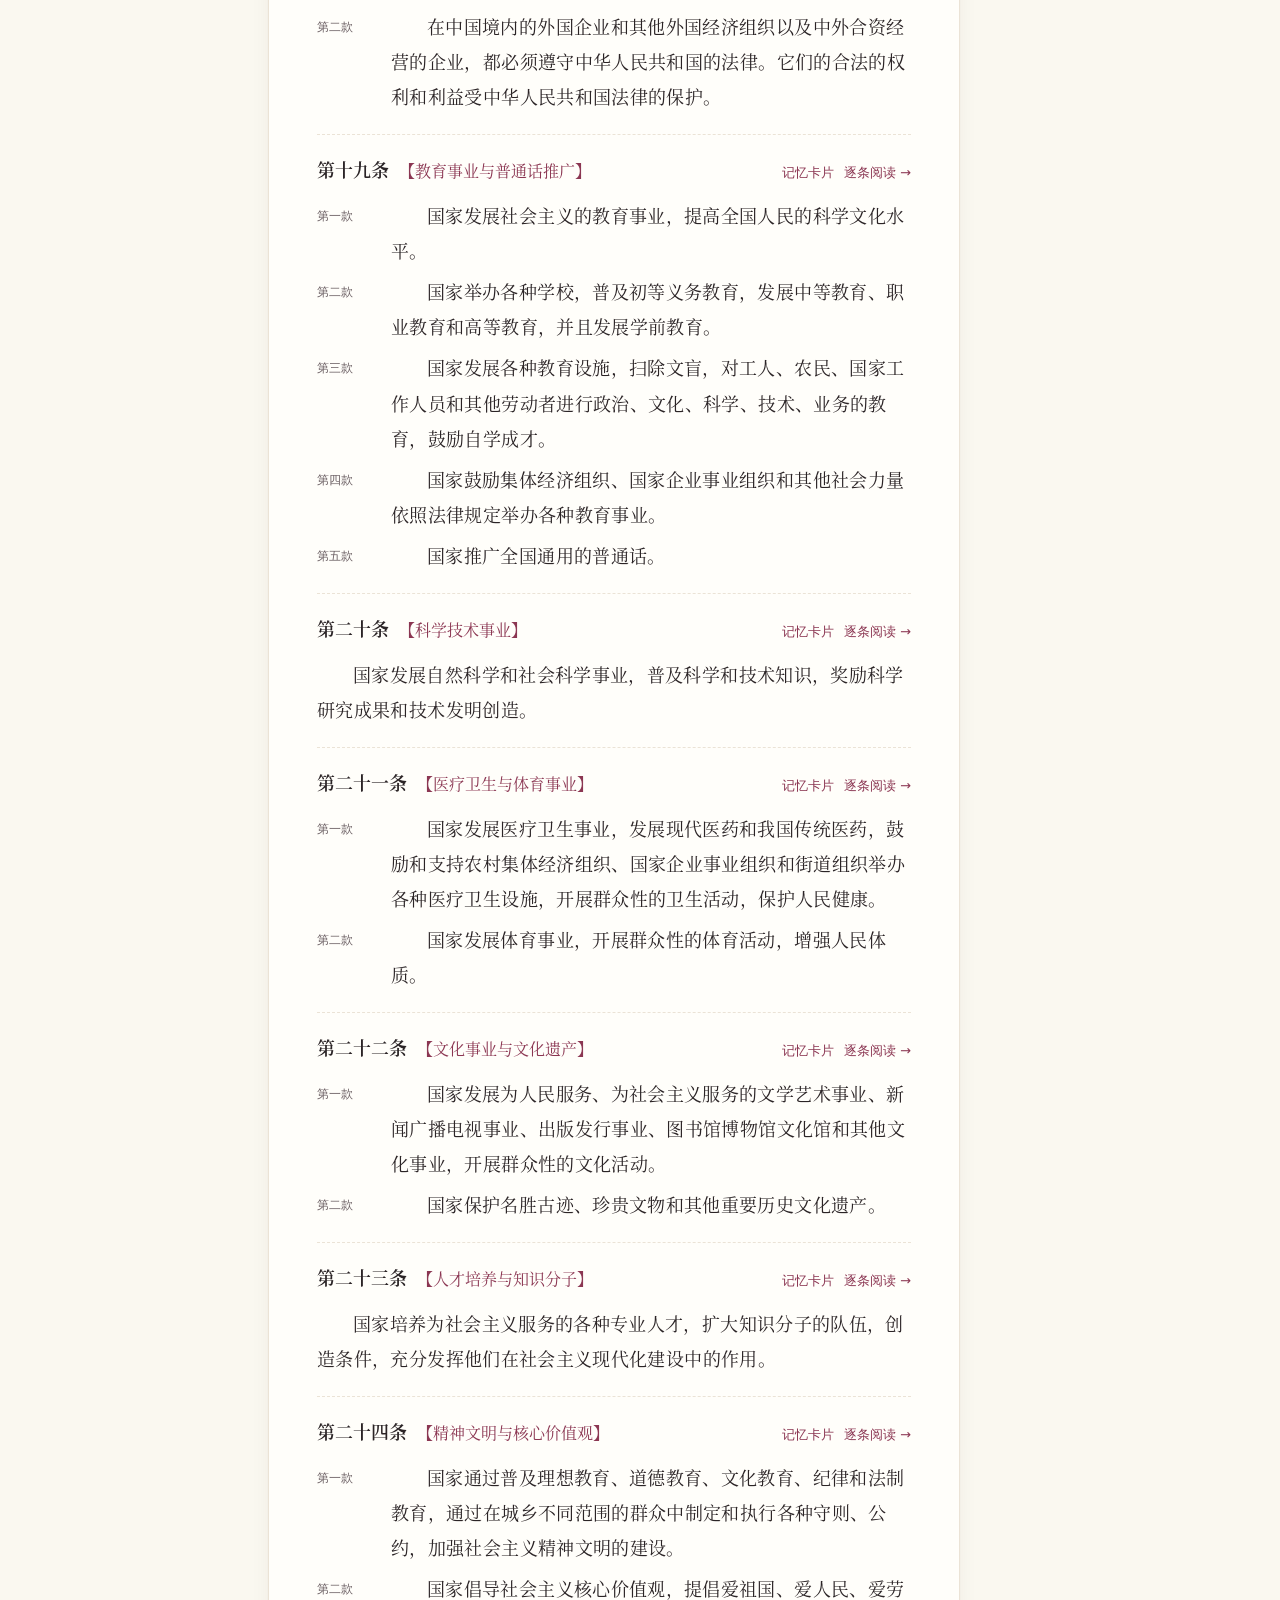
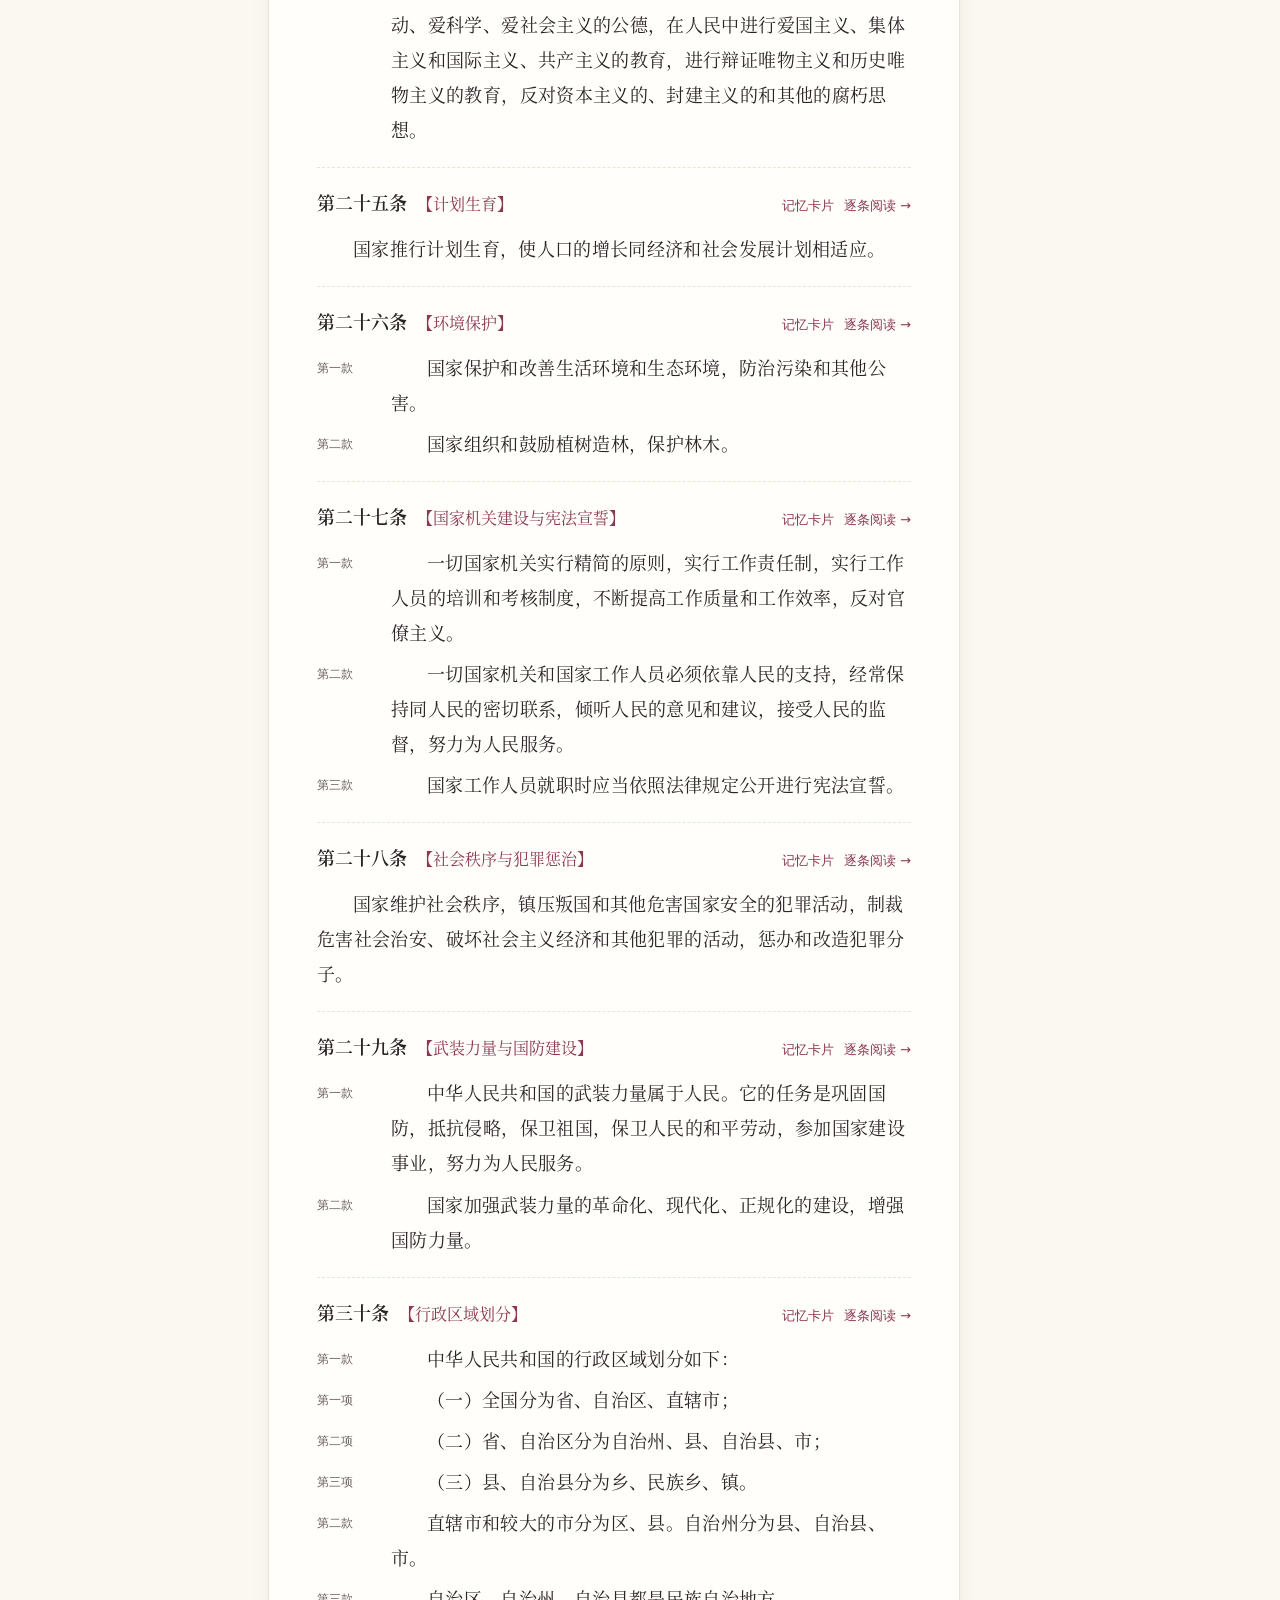
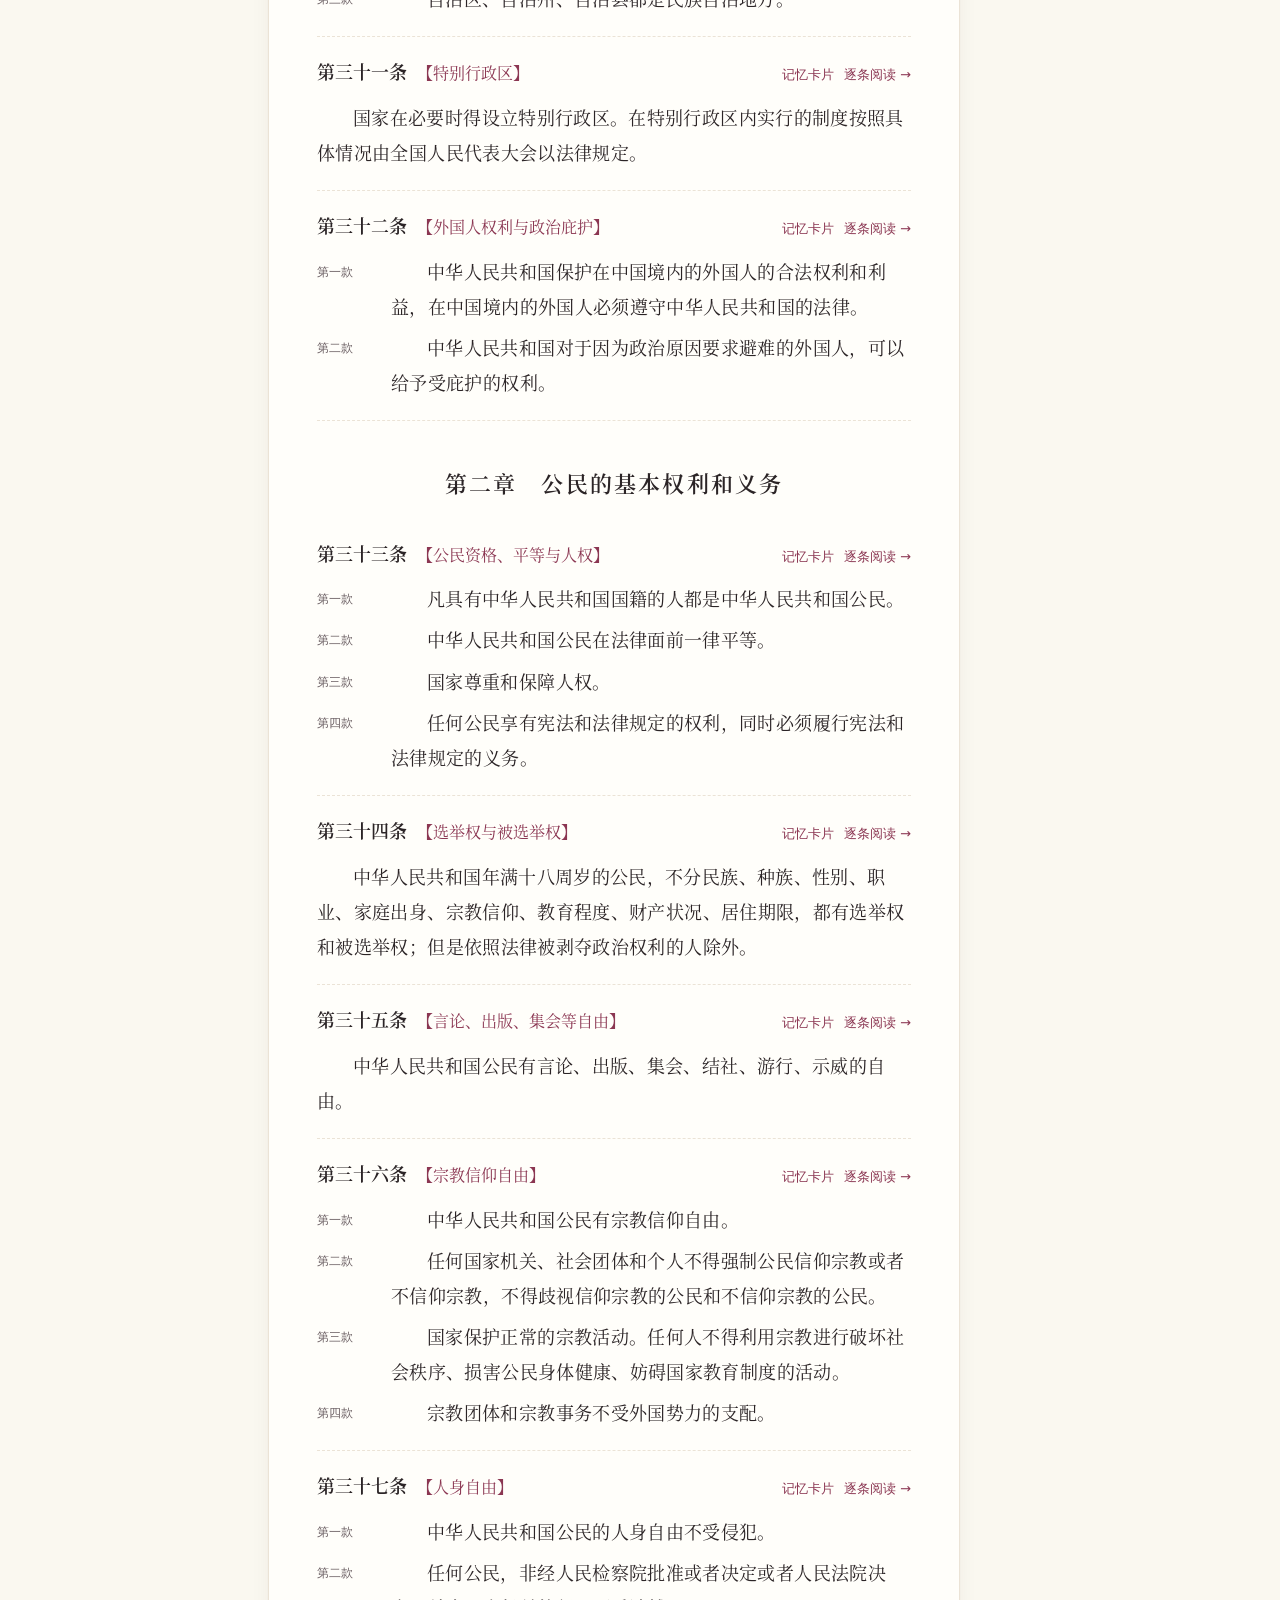
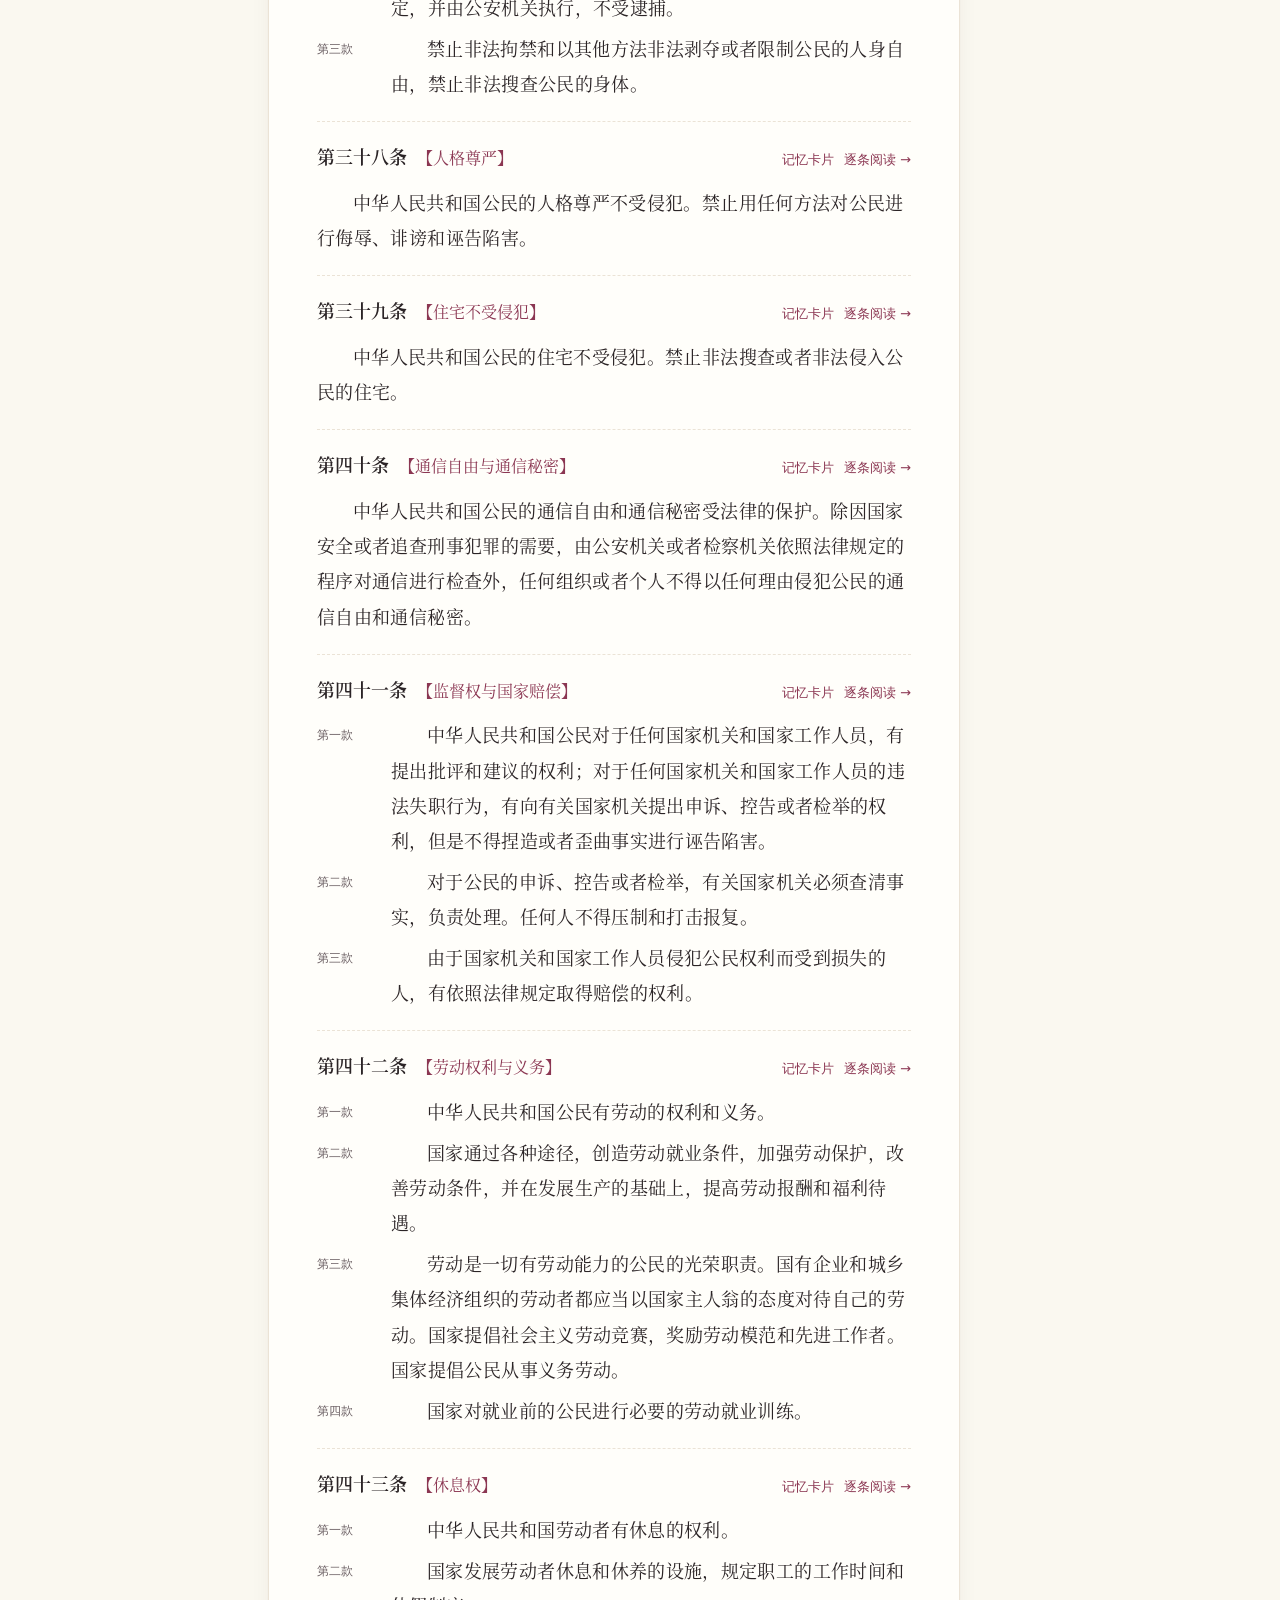
==== commit 08c4f4a0: "法典笔记 20261030-r4：一个应用含三部法典、附件导入、划重点、设置页、暗夜华政" ====
--- a/demo/index.html
+++ b/demo/index.html
@@ -1 +1 @@
-<!doctype html><html lang="zh-CN"><meta charset="utf-8"><meta name="viewport" content="width=device-width,initial-scale=1"><meta http-equiv="refresh" content="0;url=./法典笔记.html"><title>打开法典笔记</title><style>body{max-width:640px;margin:80px auto;padding:24px;background:#f6f4ee;color:#1f4a3d;font:18px/1.8 sans-serif}a{color:inherit}</style><h1>法典笔记</h1><p><a href="./法典笔记.html">点击进入个人法典笔记</a></p><p>如内置浏览器不支持直接打开本地文件，请双击 demo 文件夹中的「打开演示.command」，通过本机网址进入。</p></html>+<!doctype html><html lang="zh-CN"><meta charset="utf-8"><meta name="viewport" content="width=device-width,initial-scale=1"><meta http-equiv="refresh" content="0;url=./法典笔记.html"><title>打开法典笔记</title><style>body{max-width:640px;margin:80px auto;padding:24px;background:#faf8f0;color:#8b3652;font:18px/1.8 sans-serif}a{color:inherit}</style><h1>法典笔记</h1><p><a href="./法典笔记.html">点击进入个人法典笔记</a></p><p>如内置浏览器不支持直接打开本地文件，请双击 demo 文件夹中的「打开演示.command」，通过本机网址进入。</p></html>
